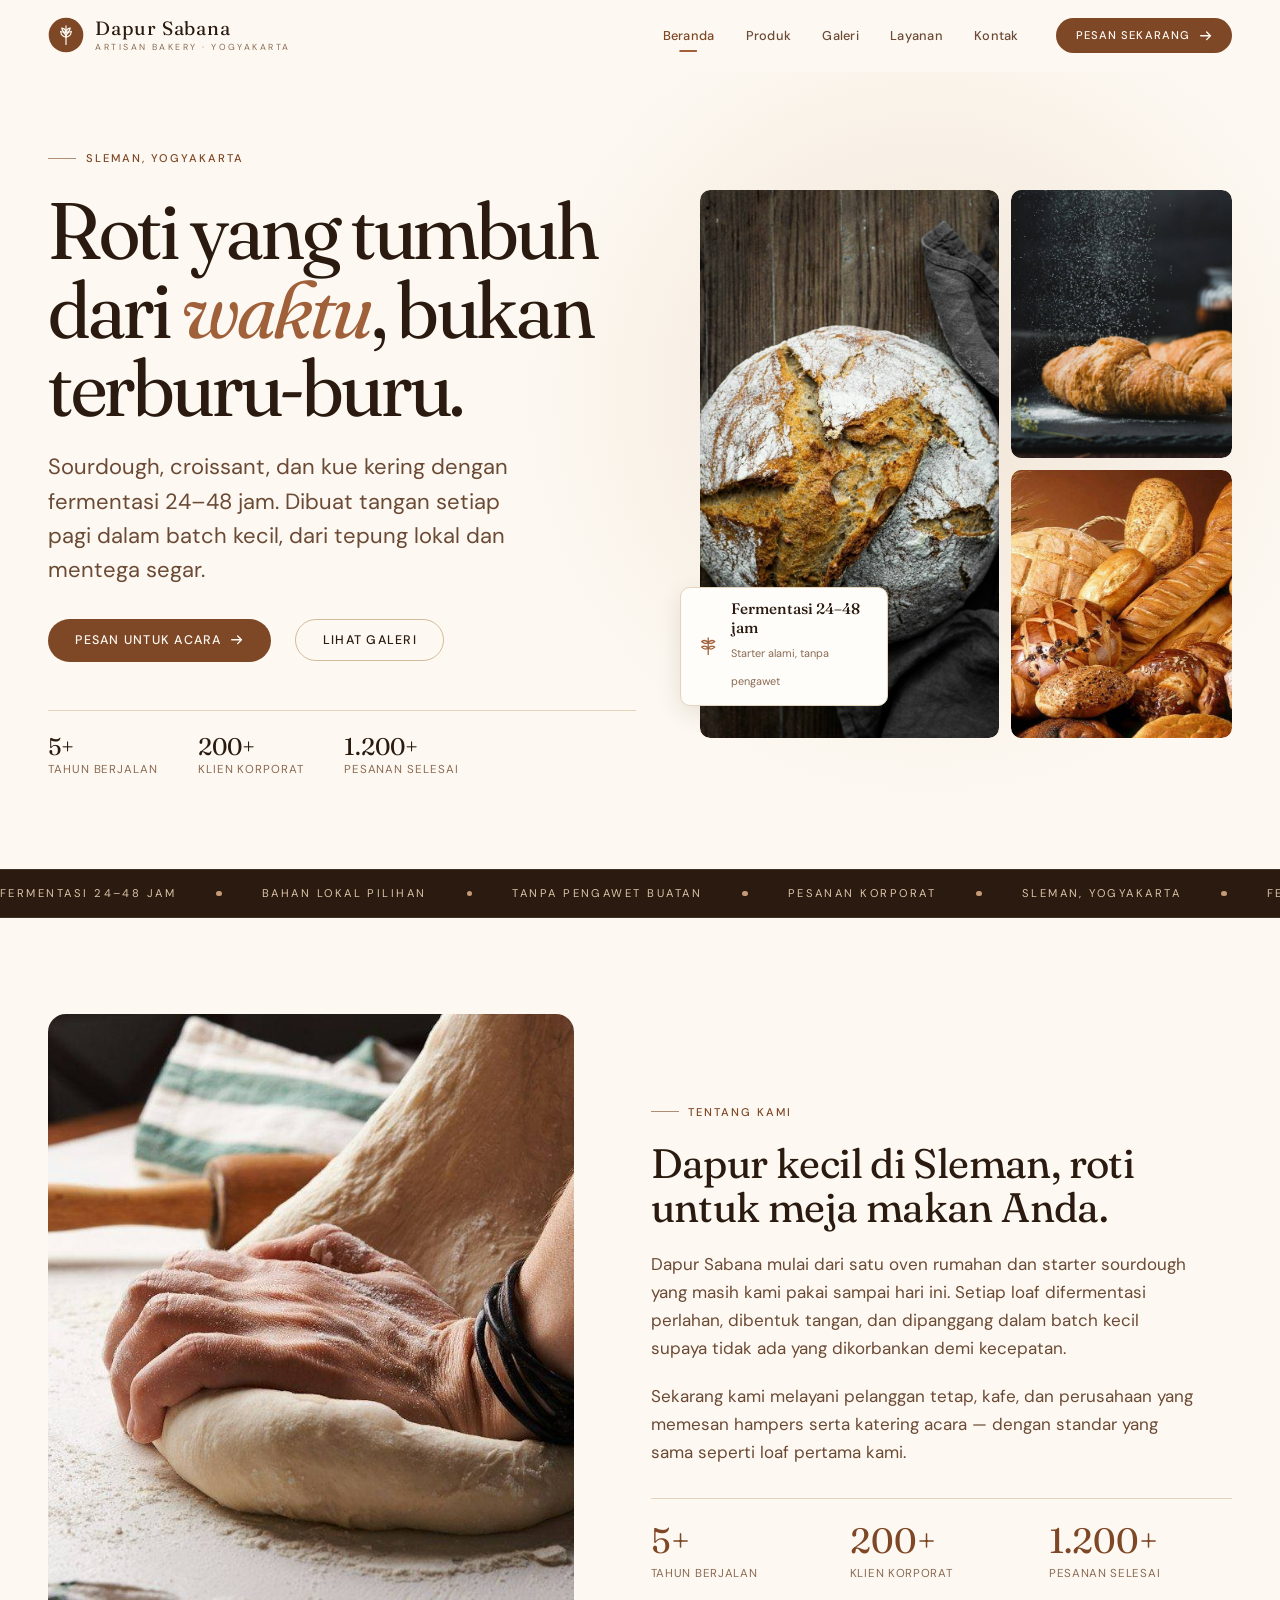
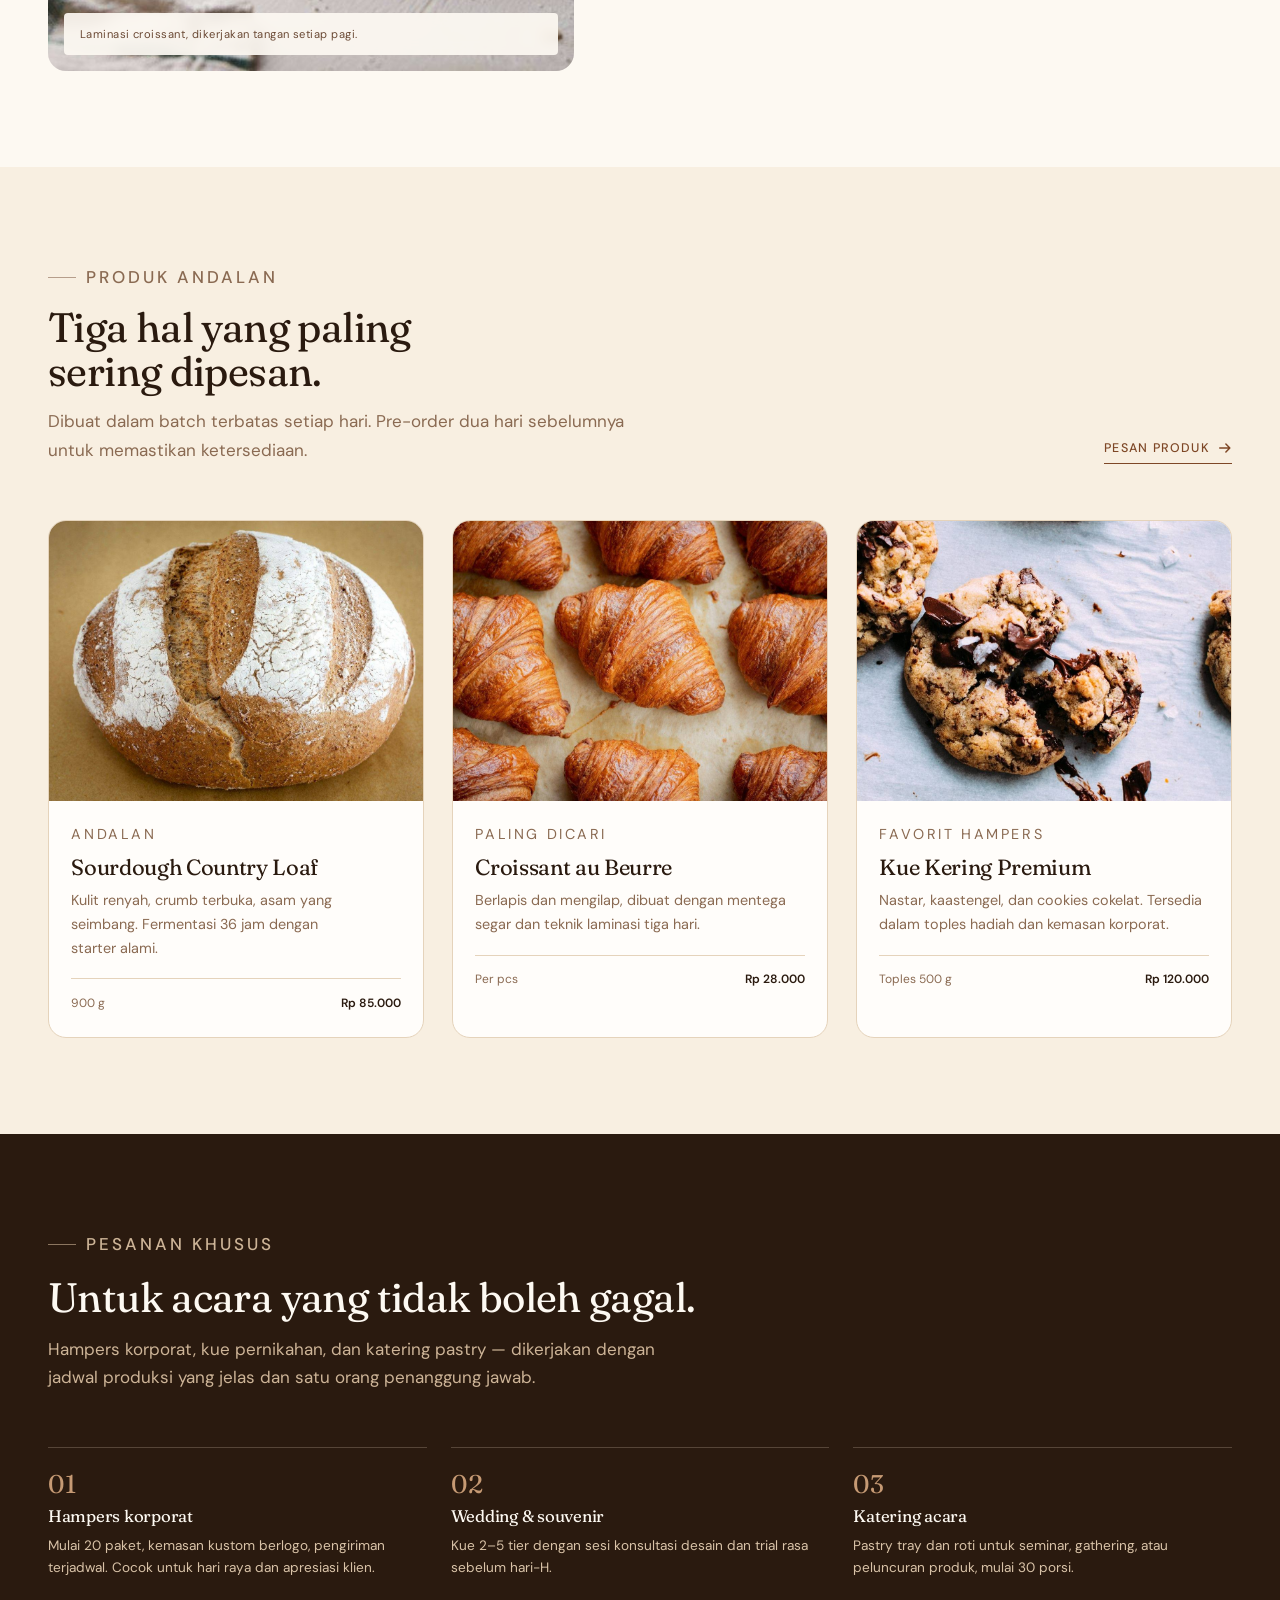
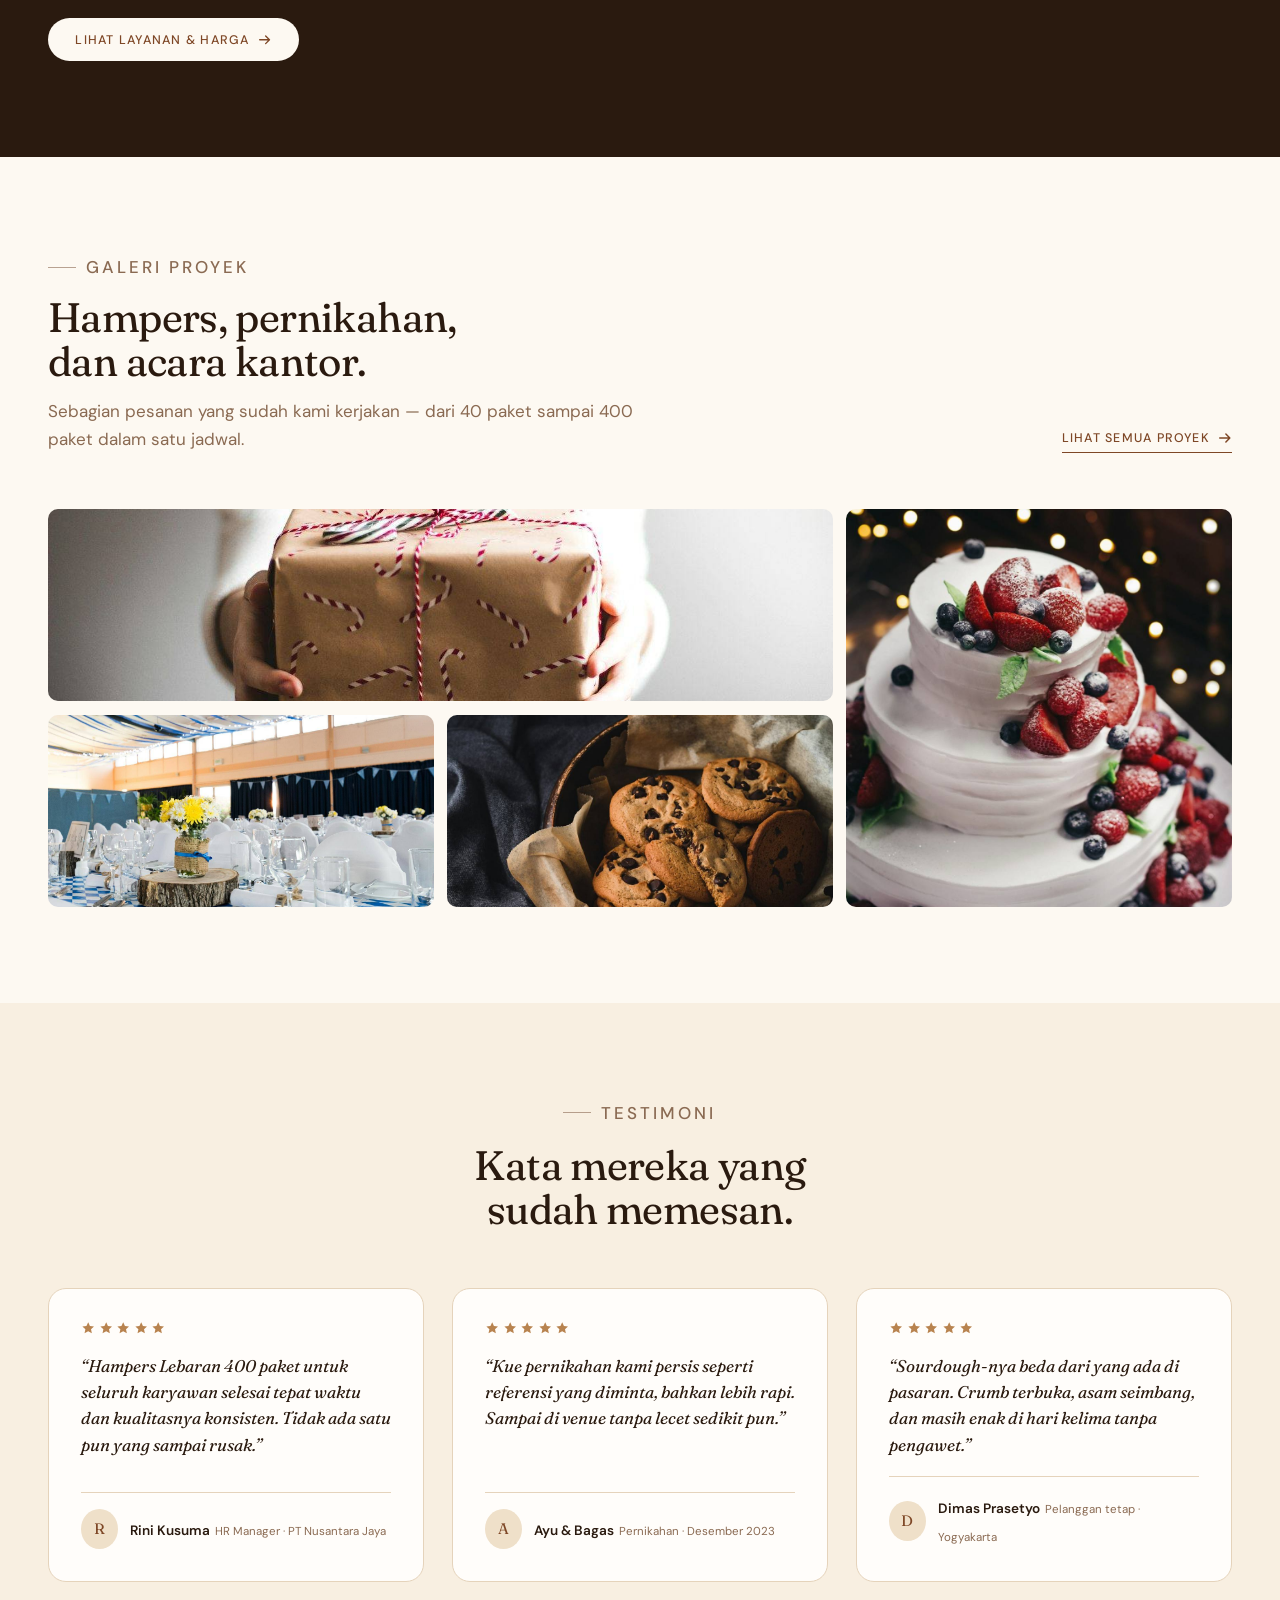
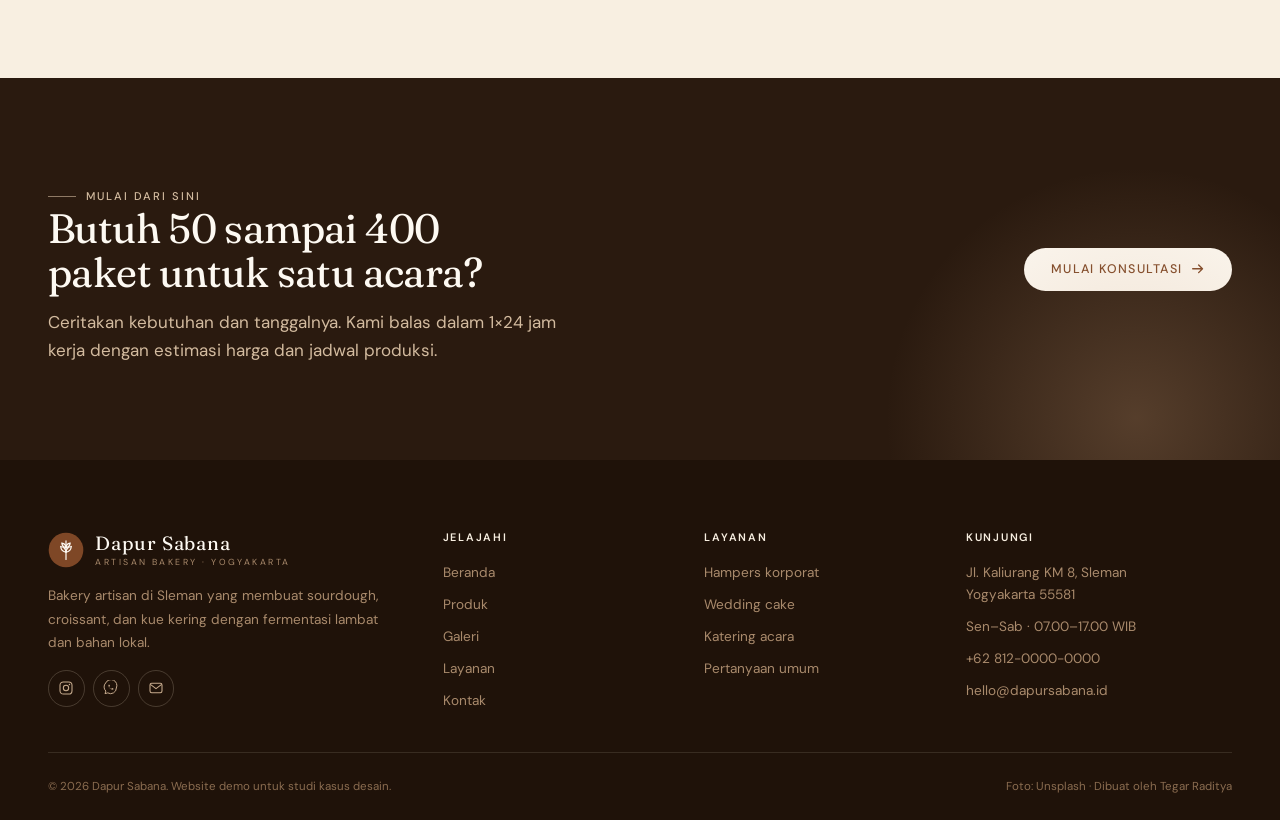
==== index.html @ ef135302 "feat: add Dapur Sabana four-page bakery website" ====
<!DOCTYPE html>
<html lang="id">
<head>
<meta charset="utf-8">
<meta name="viewport" content="width=device-width, initial-scale=1">
<title>Dapur Sabana — Sourdough &amp; Croissant Artisan, Yogyakarta</title>
<meta name="description" content="Bakery artisan di Sleman, Yogyakarta. Sourdough, croissant, dan kue kering dengan fermentasi 24–48 jam. Melayani pesanan hampers korporat, wedding cake, dan katering acara.">
<meta name="theme-color" content="#2a1a0f">
<meta property="og:type" content="website">
<meta property="og:title" content="Dapur Sabana — Roti artisan dari Yogyakarta">
<meta property="og:description" content="Fermentasi lambat, bahan lokal, dibuat tangan dalam batch kecil. Pesanan korporat dan acara tersedia.">
<meta property="og:image" content="assets/img/hero-main.jpg">
<link rel="icon" href="assets/img/favicon.svg" type="image/svg+xml">
<link rel="preconnect" href="https://fonts.googleapis.com">
<link rel="preconnect" href="https://fonts.gstatic.com" crossorigin>
<link rel="stylesheet" href="https://fonts.googleapis.com/css2?family=DM+Sans:wght@400;500;600&family=Fraunces:ital,opsz,wght@0,9..144,300..600;1,9..144,300..500&display=swap">
<link rel="stylesheet" href="assets/css/style.css">
<script>document.documentElement.classList.add('js')</script>
</head>
<body>

<a class="skip-link" href="#main">Langsung ke konten</a>

<header class="site-header">
  <div class="container">
    <a class="brand" href="index.html" aria-label="Dapur Sabana — beranda">
      <svg class="brand__mark" viewBox="0 0 40 40" aria-hidden="true" focusable="false">
        <circle cx="20" cy="20" r="19.25" fill="#7e4726"/>
        <g fill="none" stroke="#fdf9f2" stroke-width="1.35" stroke-linecap="round">
          <path d="M20 30.5V15.5"/>
          <path d="M20 22.5c-3.4-.6-5.6-3-5.9-6.4 3.3.5 5.6 3 5.9 6.4Z"/>
          <path d="M20 22.5c3.4-.6 5.6-3 5.9-6.4-3.3.5-5.6 3-5.9 6.4Z"/>
          <path d="M20 17.4c-2.7-.5-4.4-2.4-4.6-5 2.6.4 4.4 2.3 4.6 5Z"/>
          <path d="M20 17.4c2.7-.5 4.4-2.4 4.6-5-2.6.4-4.4 2.3-4.6 5Z"/>
          <path d="M20 15.4V9.9"/>
        </g>
      </svg>
      <span class="brand__text">
        <span class="brand__name">Dapur Sabana</span>
        <span class="brand__tag">Artisan bakery · Yogyakarta</span>
      </span>
    </a>

    <nav class="nav" id="nav" aria-label="Navigasi utama">
      <a href="index.html" aria-current="page">Beranda</a>
      <a href="#produk">Produk</a>
      <a href="galeri.html">Galeri</a>
      <a href="layanan.html">Layanan</a>
      <a href="kontak.html">Kontak</a>
    </nav>

    <a class="btn btn--sm header-cta" href="kontak.html">
      Pesan sekarang
      <svg viewBox="0 0 16 16" aria-hidden="true"><path d="M2 8h11M9 3.5 13.5 8 9 12.5" fill="none" stroke="currentColor" stroke-width="1.6" stroke-linecap="round" stroke-linejoin="round"/></svg>
    </a>

    <button class="nav-toggle" type="button" aria-expanded="false" aria-controls="nav" aria-label="Buka menu">
      <span></span>
    </button>
  </div>
</header>

<main id="main">

  <!-- ══════════ HERO ══════════ -->
  <section class="hero">
    <div class="container hero__grid">
      <div class="hero__content">
        <p class="eyebrow">Sleman, Yogyakarta</p>
        <h1>Roti yang tumbuh dari <em>waktu</em>, bukan terburu-buru.</h1>
        <p class="hero__lede">
          Sourdough, croissant, dan kue kering dengan fermentasi 24–48 jam.
          Dibuat tangan setiap pagi dalam batch kecil, dari tepung lokal dan mentega segar.
        </p>

        <div class="hero__actions">
          <a class="btn" href="layanan.html">
            Pesan untuk acara
            <svg viewBox="0 0 16 16" aria-hidden="true"><path d="M2 8h11M9 3.5 13.5 8 9 12.5" fill="none" stroke="currentColor" stroke-width="1.6" stroke-linecap="round" stroke-linejoin="round"/></svg>
          </a>
          <a class="btn btn--ghost" href="galeri.html">Lihat galeri</a>
        </div>

        <div class="hero__proof">
          <div class="hero__proof-item">
            <strong>5+</strong>
            <span>Tahun berjalan</span>
          </div>
          <div class="hero__proof-item">
            <strong>200+</strong>
            <span>Klien korporat</span>
          </div>
          <div class="hero__proof-item">
            <strong>1.200+</strong>
            <span>Pesanan selesai</span>
          </div>
        </div>
      </div>

      <div class="hero__media">
        <figure>
          <img src="assets/img/hero-main.jpg" width="933" height="1400"
               alt="Sourdough bundar dengan kulit bertepung, dipotong memperlihatkan crumb terbuka"
               fetchpriority="high" decoding="async">
        </figure>
        <figure>
          <img src="assets/img/hero-croissant.jpg" width="1400" height="1120"
               alt="Croissant keemasan bertabur tepung di atas meja gelap"
               fetchpriority="high" decoding="async">
        </figure>
        <figure>
          <img src="assets/img/hero-bread-platter.jpg" width="1200" height="675"
               alt="Aneka roti artisan tersusun di atas meja kayu"
               loading="lazy" decoding="async">
        </figure>

        <div class="hero__badge">
          <svg viewBox="0 0 24 24" aria-hidden="true"><path d="M12 3v18M12 8c-2-2-5-2.5-7-1 2 2 5 2.5 7 1Zm0 0c2-2 5-2.5 7-1-2 2-5 2.5-7 1Zm0 6c-2-2-5-2.5-7-1 2 2 5 2.5 7 1Zm0 0c2-2 5-2.5 7-1-2 2-5 2.5-7 1Z" fill="none" stroke="currentColor" stroke-width="1.4" stroke-linecap="round" stroke-linejoin="round"/></svg>
          <div>
            <strong>Fermentasi 24–48 jam</strong>
            <span>Starter alami, tanpa pengawet</span>
          </div>
        </div>
      </div>
    </div>
  </section>

  <!-- ══════════ MARQUEE ══════════ -->
  <div class="marquee" aria-hidden="true">
    <div class="marquee__track">
      <div class="marquee__group">
        <span>Fermentasi 24–48 jam</span><i></i>
        <span>Bahan lokal pilihan</span><i></i>
        <span>Tanpa pengawet buatan</span><i></i>
        <span>Pesanan korporat</span><i></i>
        <span>Sleman, Yogyakarta</span><i></i>
      </div>
      <div class="marquee__group">
        <span>Fermentasi 24–48 jam</span><i></i>
        <span>Bahan lokal pilihan</span><i></i>
        <span>Tanpa pengawet buatan</span><i></i>
        <span>Pesanan korporat</span><i></i>
        <span>Sleman, Yogyakarta</span><i></i>
      </div>
    </div>
  </div>

  <!-- ══════════ ABOUT ══════════ -->
  <section class="section" id="tentang">
    <div class="container about__grid">
      <div class="about__media reveal">
        <img src="assets/img/about-process.jpg" width="1200" height="800"
             alt="Tangan seorang baker menggilas adonan di atas meja bertepung"
             loading="lazy" decoding="async">
        <p class="about__caption">Laminasi croissant, dikerjakan tangan setiap pagi.</p>
      </div>

      <div class="about__body reveal">
        <p class="eyebrow">Tentang kami</p>
        <h2>Dapur kecil di Sleman, roti untuk meja makan Anda.</h2>
        <p>
          Dapur Sabana mulai dari satu oven rumahan dan starter sourdough yang masih kami
          pakai sampai hari ini. Setiap loaf difermentasi perlahan, dibentuk tangan, dan
          dipanggang dalam batch kecil supaya tidak ada yang dikorbankan demi kecepatan.
        </p>
        <p>
          Sekarang kami melayani pelanggan tetap, kafe, dan perusahaan yang memesan hampers
          serta katering acara — dengan standar yang sama seperti loaf pertama kami.
        </p>

        <div class="about__stats">
          <div class="about__stat">
            <strong>5+</strong>
            <span>Tahun berjalan</span>
          </div>
          <div class="about__stat">
            <strong>200+</strong>
            <span>Klien korporat</span>
          </div>
          <div class="about__stat">
            <strong>1.200+</strong>
            <span>Pesanan selesai</span>
          </div>
        </div>
      </div>
    </div>
  </section>

  <!-- ══════════ PRODUCTS ══════════ -->
  <section class="section section--cream" id="produk">
    <div class="container">
      <div class="section-head section-head--row reveal">
        <div>
          <p class="eyebrow">Produk andalan</p>
          <h2>Tiga hal yang paling sering dipesan.</h2>
          <p>Dibuat dalam batch terbatas setiap hari. Pre-order dua hari sebelumnya untuk memastikan ketersediaan.</p>
        </div>
        <a class="link-arrow" href="kontak.html">
          Pesan produk
          <svg width="14" height="14" viewBox="0 0 16 16" aria-hidden="true"><path d="M2 8h11M9 3.5 13.5 8 9 12.5" fill="none" stroke="currentColor" stroke-width="1.7" stroke-linecap="round" stroke-linejoin="round"/></svg>
        </a>
      </div>

      <div class="card-grid">
        <article class="product reveal" style="--delay:0ms">
          <div class="product__media">
            <img src="assets/img/product-sourdough.jpg" width="1200" height="800"
                 alt="Sourdough bundar bertepung dengan belahan di tengahnya"
                 loading="lazy" decoding="async">
          </div>
          <div class="product__body">
            <p class="product__tag">Andalan</p>
            <h3>Sourdough Country Loaf</h3>
            <p>Kulit renyah, crumb terbuka, asam yang seimbang. Fermentasi 36 jam dengan starter alami.</p>
            <div class="product__meta">
              <span>900 g</span>
              <b>Rp 85.000</b>
            </div>
          </div>
        </article>

        <article class="product reveal" style="--delay:90ms">
          <div class="product__media">
            <img src="assets/img/product-croissant.jpg" width="1200" height="800"
                 alt="Croissant keemasan berjajar di atas loyang"
                 loading="lazy" decoding="async">
          </div>
          <div class="product__body">
            <p class="product__tag">Paling dicari</p>
            <h3>Croissant au Beurre</h3>
            <p>Berlapis dan mengilap, dibuat dengan mentega segar dan teknik laminasi tiga hari.</p>
            <div class="product__meta">
              <span>Per pcs</span>
              <b>Rp 28.000</b>
            </div>
          </div>
        </article>

        <article class="product reveal" style="--delay:180ms">
          <div class="product__media">
            <img src="assets/img/product-cookies.jpg" width="1119" height="1400"
                 alt="Kue kering cokelat yang dipotong memperlihatkan tekstur dalamnya"
                 loading="lazy" decoding="async">
          </div>
          <div class="product__body">
            <p class="product__tag">Favorit hampers</p>
            <h3>Kue Kering Premium</h3>
            <p>Nastar, kaastengel, dan cookies cokelat. Tersedia dalam toples hadiah dan kemasan korporat.</p>
            <div class="product__meta">
              <span>Toples 500 g</span>
              <b>Rp 120.000</b>
            </div>
          </div>
        </article>
      </div>
    </div>
  </section>

  <!-- ══════════ SERVICES TEASER ══════════ -->
  <section class="section section--dark">
    <div class="container">
      <div class="section-head reveal">
        <p class="eyebrow">Pesanan khusus</p>
        <h2>Untuk acara yang tidak boleh gagal.</h2>
        <p>
          Hampers korporat, kue pernikahan, dan katering pastry — dikerjakan dengan
          jadwal produksi yang jelas dan satu orang penanggung jawab.
        </p>
      </div>

      <div class="process process--three">
        <div class="process__step reveal" style="--delay:0ms">
          <h3>Hampers korporat</h3>
          <p>Mulai 20 paket, kemasan kustom berlogo, pengiriman terjadwal. Cocok untuk hari raya dan apresiasi klien.</p>
        </div>
        <div class="process__step reveal" style="--delay:90ms">
          <h3>Wedding &amp; souvenir</h3>
          <p>Kue 2–5 tier dengan sesi konsultasi desain dan trial rasa sebelum hari-H.</p>
        </div>
        <div class="process__step reveal" style="--delay:180ms">
          <h3>Katering acara</h3>
          <p>Pastry tray dan roti untuk seminar, gathering, atau peluncuran produk, mulai 30 porsi.</p>
        </div>
      </div>

      <div style="margin-top:2.5rem">
        <a class="btn btn--light" href="layanan.html">
          Lihat layanan &amp; harga
          <svg viewBox="0 0 16 16" aria-hidden="true"><path d="M2 8h11M9 3.5 13.5 8 9 12.5" fill="none" stroke="currentColor" stroke-width="1.6" stroke-linecap="round" stroke-linejoin="round"/></svg>
        </a>
      </div>
    </div>
  </section>

  <!-- ══════════ GALLERY PREVIEW ══════════ -->
  <section class="section">
    <div class="container">
      <div class="section-head section-head--row reveal">
        <div>
          <p class="eyebrow">Galeri proyek</p>
          <h2>Hampers, pernikahan, dan acara kantor.</h2>
          <p>Sebagian pesanan yang sudah kami kerjakan — dari 40 paket sampai 400 paket dalam satu jadwal.</p>
        </div>
        <a class="link-arrow" href="galeri.html">
          Lihat semua proyek
          <svg width="14" height="14" viewBox="0 0 16 16" aria-hidden="true"><path d="M2 8h11M9 3.5 13.5 8 9 12.5" fill="none" stroke="currentColor" stroke-width="1.7" stroke-linecap="round" stroke-linejoin="round"/></svg>
        </a>
      </div>

      <div class="gallery-grid gallery-grid--three">
        <a class="gallery-item gallery-item--wide reveal" href="galeri.html">
          <img src="assets/img/gallery-hampers.jpg" width="1200" height="800"
               alt="Tangan memegang kotak hadiah kraft berhias pita merah"
               loading="lazy" decoding="async">
          <div class="gallery-item__overlay">
            <h3>Hampers korporat</h3>
            <p>Kemasan kraft · 2024</p>
          </div>
        </a>

        <a class="gallery-item gallery-item--tall reveal" href="galeri.html" style="--delay:80ms">
          <img src="assets/img/gallery-wedding.jpg" width="936" height="1400"
               alt="Kue pernikahan berlapis dengan hiasan stroberi segar"
               loading="lazy" decoding="async">
          <div class="gallery-item__overlay">
            <h3>Wedding cake</h3>
            <p>3 tier · Sleman</p>
          </div>
        </a>

        <a class="gallery-item reveal" href="galeri.html" style="--delay:160ms">
          <img src="assets/img/gallery-catering.jpg" width="1400" height="934"
               alt="Meja panjang tertata untuk acara dengan dekorasi putih dan biru"
               loading="lazy" decoding="async">
          <div class="gallery-item__overlay">
            <h3>Katering acara</h3>
            <p>100 tamu</p>
          </div>
        </a>

        <a class="gallery-item reveal" href="galeri.html" style="--delay:240ms">
          <img src="assets/img/gallery-cookies.jpg" width="1120" height="1400"
               alt="Kue kering cokelat tersusun dalam keranjang rotan"
               loading="lazy" decoding="async">
          <div class="gallery-item__overlay">
            <h3>Kue kering branded</h3>
            <p>200 toples</p>
          </div>
        </a>
      </div>
    </div>
  </section>

  <!-- ══════════ TESTIMONIALS ══════════ -->
  <section class="section section--cream">
    <div class="container">
      <div class="section-head section-head--center reveal">
        <p class="eyebrow">Testimoni</p>
        <h2>Kata mereka yang sudah memesan.</h2>
      </div>

      <div class="quote-grid">
        <figure class="quote reveal" style="--delay:0ms">
          <div class="quote__stars" aria-label="5 dari 5 bintang">
            <svg viewBox="0 0 24 24" aria-hidden="true"><path fill="currentColor" d="m12 2 2.9 6.3 6.8.8-5 4.6 1.4 6.8L12 17.2 5.9 20.5l1.4-6.8-5-4.6 6.8-.8Z"/></svg>
            <svg viewBox="0 0 24 24" aria-hidden="true"><path fill="currentColor" d="m12 2 2.9 6.3 6.8.8-5 4.6 1.4 6.8L12 17.2 5.9 20.5l1.4-6.8-5-4.6 6.8-.8Z"/></svg>
            <svg viewBox="0 0 24 24" aria-hidden="true"><path fill="currentColor" d="m12 2 2.9 6.3 6.8.8-5 4.6 1.4 6.8L12 17.2 5.9 20.5l1.4-6.8-5-4.6 6.8-.8Z"/></svg>
            <svg viewBox="0 0 24 24" aria-hidden="true"><path fill="currentColor" d="m12 2 2.9 6.3 6.8.8-5 4.6 1.4 6.8L12 17.2 5.9 20.5l1.4-6.8-5-4.6 6.8-.8Z"/></svg>
            <svg viewBox="0 0 24 24" aria-hidden="true"><path fill="currentColor" d="m12 2 2.9 6.3 6.8.8-5 4.6 1.4 6.8L12 17.2 5.9 20.5l1.4-6.8-5-4.6 6.8-.8Z"/></svg>
          </div>
          <blockquote>“Hampers Lebaran 400 paket untuk seluruh karyawan selesai tepat waktu dan kualitasnya konsisten. Tidak ada satu pun yang sampai rusak.”</blockquote>
          <figcaption class="quote__author">
            <span class="quote__avatar" aria-hidden="true">R</span>
            <span>
              <span class="quote__name">Rini Kusuma</span>
              <span class="quote__role">HR Manager · PT Nusantara Jaya</span>
            </span>
          </figcaption>
        </figure>

        <figure class="quote reveal" style="--delay:90ms">
          <div class="quote__stars" aria-label="5 dari 5 bintang">
            <svg viewBox="0 0 24 24" aria-hidden="true"><path fill="currentColor" d="m12 2 2.9 6.3 6.8.8-5 4.6 1.4 6.8L12 17.2 5.9 20.5l1.4-6.8-5-4.6 6.8-.8Z"/></svg>
            <svg viewBox="0 0 24 24" aria-hidden="true"><path fill="currentColor" d="m12 2 2.9 6.3 6.8.8-5 4.6 1.4 6.8L12 17.2 5.9 20.5l1.4-6.8-5-4.6 6.8-.8Z"/></svg>
            <svg viewBox="0 0 24 24" aria-hidden="true"><path fill="currentColor" d="m12 2 2.9 6.3 6.8.8-5 4.6 1.4 6.8L12 17.2 5.9 20.5l1.4-6.8-5-4.6 6.8-.8Z"/></svg>
            <svg viewBox="0 0 24 24" aria-hidden="true"><path fill="currentColor" d="m12 2 2.9 6.3 6.8.8-5 4.6 1.4 6.8L12 17.2 5.9 20.5l1.4-6.8-5-4.6 6.8-.8Z"/></svg>
            <svg viewBox="0 0 24 24" aria-hidden="true"><path fill="currentColor" d="m12 2 2.9 6.3 6.8.8-5 4.6 1.4 6.8L12 17.2 5.9 20.5l1.4-6.8-5-4.6 6.8-.8Z"/></svg>
          </div>
          <blockquote>“Kue pernikahan kami persis seperti referensi yang diminta, bahkan lebih rapi. Sampai di venue tanpa lecet sedikit pun.”</blockquote>
          <figcaption class="quote__author">
            <span class="quote__avatar" aria-hidden="true">A</span>
            <span>
              <span class="quote__name">Ayu &amp; Bagas</span>
              <span class="quote__role">Pernikahan · Desember 2023</span>
            </span>
          </figcaption>
        </figure>

        <figure class="quote reveal" style="--delay:180ms">
          <div class="quote__stars" aria-label="5 dari 5 bintang">
            <svg viewBox="0 0 24 24" aria-hidden="true"><path fill="currentColor" d="m12 2 2.9 6.3 6.8.8-5 4.6 1.4 6.8L12 17.2 5.9 20.5l1.4-6.8-5-4.6 6.8-.8Z"/></svg>
            <svg viewBox="0 0 24 24" aria-hidden="true"><path fill="currentColor" d="m12 2 2.9 6.3 6.8.8-5 4.6 1.4 6.8L12 17.2 5.9 20.5l1.4-6.8-5-4.6 6.8-.8Z"/></svg>
            <svg viewBox="0 0 24 24" aria-hidden="true"><path fill="currentColor" d="m12 2 2.9 6.3 6.8.8-5 4.6 1.4 6.8L12 17.2 5.9 20.5l1.4-6.8-5-4.6 6.8-.8Z"/></svg>
            <svg viewBox="0 0 24 24" aria-hidden="true"><path fill="currentColor" d="m12 2 2.9 6.3 6.8.8-5 4.6 1.4 6.8L12 17.2 5.9 20.5l1.4-6.8-5-4.6 6.8-.8Z"/></svg>
            <svg viewBox="0 0 24 24" aria-hidden="true"><path fill="currentColor" d="m12 2 2.9 6.3 6.8.8-5 4.6 1.4 6.8L12 17.2 5.9 20.5l1.4-6.8-5-4.6 6.8-.8Z"/></svg>
          </div>
          <blockquote>“Sourdough-nya beda dari yang ada di pasaran. Crumb terbuka, asam seimbang, dan masih enak di hari kelima tanpa pengawet.”</blockquote>
          <figcaption class="quote__author">
            <span class="quote__avatar" aria-hidden="true">D</span>
            <span>
              <span class="quote__name">Dimas Prasetyo</span>
              <span class="quote__role">Pelanggan tetap · Yogyakarta</span>
            </span>
          </figcaption>
        </figure>
      </div>
    </div>
  </section>

  <!-- ══════════ CTA BAND ══════════ -->
  <section class="section cta-band">
    <div class="container cta-band__inner">
      <div class="reveal">
        <p class="eyebrow">Mulai dari sini</p>
        <h2>Butuh 50 sampai 400 paket untuk satu acara?</h2>
        <p>Ceritakan kebutuhan dan tanggalnya. Kami balas dalam 1×24 jam kerja dengan estimasi harga dan jadwal produksi.</p>
      </div>
      <a class="btn btn--light reveal" href="kontak.html">
        Mulai konsultasi
        <svg viewBox="0 0 16 16" aria-hidden="true"><path d="M2 8h11M9 3.5 13.5 8 9 12.5" fill="none" stroke="currentColor" stroke-width="1.6" stroke-linecap="round" stroke-linejoin="round"/></svg>
      </a>
    </div>
  </section>

</main>

<footer class="site-footer">
  <div class="container">
    <div class="footer__grid">
      <div class="footer__brand">
        <a class="brand" href="index.html" aria-label="Dapur Sabana — beranda">
          <svg class="brand__mark" viewBox="0 0 40 40" aria-hidden="true" focusable="false">
            <circle cx="20" cy="20" r="19.25" fill="#7e4726"/>
            <g fill="none" stroke="#fdf9f2" stroke-width="1.35" stroke-linecap="round">
              <path d="M20 30.5V15.5"/>
              <path d="M20 22.5c-3.4-.6-5.6-3-5.9-6.4 3.3.5 5.6 3 5.9 6.4Z"/>
              <path d="M20 22.5c3.4-.6 5.6-3 5.9-6.4-3.3.5-5.6 3-5.9 6.4Z"/>
              <path d="M20 17.4c-2.7-.5-4.4-2.4-4.6-5 2.6.4 4.4 2.3 4.6 5Z"/>
              <path d="M20 17.4c2.7-.5 4.4-2.4 4.6-5-2.6.4-4.4 2.3-4.6 5Z"/>
              <path d="M20 15.4V9.9"/>
            </g>
          </svg>
          <span class="brand__text">
            <span class="brand__name">Dapur Sabana</span>
            <span class="brand__tag">Artisan bakery · Yogyakarta</span>
          </span>
        </a>
        <p class="footer__about">
          Bakery artisan di Sleman yang membuat sourdough, croissant, dan kue kering
          dengan fermentasi lambat dan bahan lokal.
        </p>
        <div class="footer__social">
          <a href="https://instagram.com/" aria-label="Instagram Dapur Sabana" target="_blank" rel="noopener">
            <svg viewBox="0 0 24 24" aria-hidden="true"><rect x="3" y="3" width="18" height="18" rx="5" fill="none" stroke="currentColor" stroke-width="1.6"/><circle cx="12" cy="12" r="4" fill="none" stroke="currentColor" stroke-width="1.6"/><circle cx="17.2" cy="6.8" r="1.1" fill="currentColor"/></svg>
          </a>
          <a href="https://wa.me/6281200000000" aria-label="WhatsApp Dapur Sabana" target="_blank" rel="noopener">
            <svg viewBox="0 0 24 24" aria-hidden="true"><path d="M4 4.5A8.5 8.5 0 0 1 20 12a8.5 8.5 0 0 1-12.8 7.3L3 20.5l1.3-3.9A8.5 8.5 0 0 1 4 4.5Z" fill="none" stroke="currentColor" stroke-width="1.5" stroke-linejoin="round"/><path d="M8.6 9.2c.3 2 2 3.7 4 4l1.1-1.2 1.9.8v1.6c-1.9.5-4-.4-5.6-2-1.5-1.6-2.3-3.6-1.7-5.4h1.5l.8 1.9-1.1 1.2" fill="currentColor"/></svg>
          </a>
          <a href="mailto:hello@dapursabana.id" aria-label="Email Dapur Sabana">
            <svg viewBox="0 0 24 24" aria-hidden="true"><rect x="3" y="5" width="18" height="14" rx="2.5" fill="none" stroke="currentColor" stroke-width="1.6"/><path d="m4 7 8 6 8-6" fill="none" stroke="currentColor" stroke-width="1.6" stroke-linecap="round" stroke-linejoin="round"/></svg>
          </a>
        </div>
      </div>

      <div class="footer__col">
        <h3>Jelajahi</h3>
        <ul>
          <li><a href="index.html">Beranda</a></li>
          <li><a href="index.html#produk">Produk</a></li>
          <li><a href="galeri.html">Galeri</a></li>
          <li><a href="layanan.html">Layanan</a></li>
          <li><a href="kontak.html">Kontak</a></li>
        </ul>
      </div>

      <div class="footer__col">
        <h3>Layanan</h3>
        <ul>
          <li><a href="layanan.html#hampers">Hampers korporat</a></li>
          <li><a href="layanan.html#wedding">Wedding cake</a></li>
          <li><a href="layanan.html#katering">Katering acara</a></li>
          <li><a href="layanan.html#faq">Pertanyaan umum</a></li>
        </ul>
      </div>

      <div class="footer__col">
        <h3>Kunjungi</h3>
        <ul>
          <li>Jl. Kaliurang KM 8, Sleman<br>Yogyakarta 55581</li>
          <li>Sen–Sab · 07.00–17.00 WIB</li>
          <li><a href="tel:+6281200000000">+62 812-0000-0000</a></li>
          <li><a href="mailto:hello@dapursabana.id">hello@dapursabana.id</a></li>
        </ul>
      </div>
    </div>

    <div class="footer__bottom">
      <p>© <span data-year>2026</span> Dapur Sabana. Website demo untuk studi kasus desain.</p>
      <p>Foto: Unsplash · Dibuat oleh Tegar Raditya</p>
    </div>
  </div>
</footer>

<script src="assets/js/main.js" defer></script>
</body>
</html>
---- assets/css/style.css ----
/* ============================================================
   Dapur Sabana — Design System
   Artisan bakery, Yogyakarta. Warm, crafted, calm.
   ============================================================ */

/* ---------- Tokens ---------- */
:root {
  /* Colour */
  --cream-50: #fdf9f2;
  --cream-100: #f8efe1;
  --cream-200: #efe0c9;
  --sand-300: #dcc7a9;
  --clay-400: #c69a74;
  --clay-500: #b8834f;
  --clay-600: #a0613a;
  --clay-700: #7e4726;
  --cocoa-800: #4a2c1a;
  --cocoa-900: #2a1a0f;
  --white: #fffdfa;

  --ink: var(--cocoa-900);
  --ink-soft: #6b4a35;
  --ink-muted: #8a6a52;
  --line: #e5d3bb;
  --line-strong: #d4bb9c;

  --bg: var(--cream-50);
  --surface: var(--white);
  --accent: var(--clay-700);
  --accent-soft: var(--clay-400);

  /* Type */
  --font-display: "Fraunces", Georgia, "Times New Roman", serif;
  --font-body: "DM Sans", -apple-system, "Segoe UI", Roboto, Arial, sans-serif;

  --step--1: clamp(0.8rem, 0.77rem + 0.15vw, 0.875rem);
  --step-0: clamp(0.95rem, 0.91rem + 0.2vw, 1.0625rem);
  --step-1: clamp(1.15rem, 1.06rem + 0.4vw, 1.375rem);
  --step-2: clamp(1.4rem, 1.24rem + 0.75vw, 1.875rem);
  --step-3: clamp(1.75rem, 1.45rem + 1.4vw, 2.6rem);
  --step-4: clamp(2.1rem, 1.6rem + 2.4vw, 3.6rem);
  --step-5: clamp(2.6rem, 1.7rem + 4.2vw, 5rem);

  /* Space */
  --s-1: 0.25rem;
  --s-2: 0.5rem;
  --s-3: 0.75rem;
  --s-4: 1rem;
  --s-5: 1.5rem;
  --s-6: 2rem;
  --s-7: 3rem;
  --s-8: 4rem;
  --s-9: 6rem;
  --s-10: 8rem;

  --container: 74rem;
  --radius-sm: 4px;
  --radius: 10px;
  --radius-lg: 18px;
  --radius-pill: 999px;

  --shadow-sm: 0 1px 2px rgba(42, 26, 15, 0.06), 0 2px 8px rgba(42, 26, 15, 0.04);
  --shadow-md: 0 8px 24px rgba(42, 26, 15, 0.1);
  --shadow-lg: 0 24px 60px rgba(42, 26, 15, 0.16);

  --ease: cubic-bezier(0.22, 0.61, 0.36, 1);
  --header-h: 4.5rem;
}

/* ---------- Reset ---------- */
*,
*::before,
*::after {
  box-sizing: border-box;
}

* {
  margin: 0;
}

html {
  scroll-behavior: smooth;
  scroll-padding-top: calc(var(--header-h) + 1rem);
  -webkit-text-size-adjust: 100%;
}

body {
  font-family: var(--font-body);
  font-size: var(--step-0);
  line-height: 1.65;
  color: var(--ink-soft);
  background: var(--bg);
  -webkit-font-smoothing: antialiased;
  text-rendering: optimizeLegibility;
  overflow-x: hidden;
}

img,
picture,
svg {
  display: block;
  max-width: 100%;
}

img {
  height: auto;
}

input,
button,
textarea,
select {
  font: inherit;
  color: inherit;
}

button {
  cursor: pointer;
  background: none;
  border: 0;
}

a {
  color: inherit;
  text-decoration: none;
}

ul,
ol {
  list-style: none;
  padding: 0;
}

h1,
h2,
h3,
h4 {
  font-family: var(--font-display);
  font-weight: 400;
  line-height: 1.08;
  letter-spacing: -0.015em;
  color: var(--ink);
  font-variation-settings: "SOFT" 40, "WONK" 1;
  text-wrap: balance;
}

p {
  text-wrap: pretty;
}

:focus-visible {
  outline: 2px solid var(--clay-700);
  outline-offset: 3px;
  border-radius: 2px;
}

::selection {
  background: var(--clay-400);
  color: var(--cocoa-900);
}

/* ---------- Layout ---------- */
.container {
  width: min(100% - 2.5rem, var(--container));
  margin-inline: auto;
}

.section {
  padding-block: clamp(3.5rem, 8vw, var(--s-9));
}

.section--tight {
  padding-block: clamp(2.5rem, 6vw, var(--s-8));
}

.section--cream {
  background: var(--cream-100);
}

.section--dark {
  background: var(--cocoa-900);
  color: var(--cream-200);
}

.section--dark h2,
.section--dark h3,
.section--dark h4 {
  color: var(--cream-50);
}

.section--dark p {
  color: #d9c3a8;
}

/* Eyebrow */
.eyebrow {
  display: inline-flex;
  align-items: center;
  gap: 0.6rem;
  font-family: var(--font-body);
  font-size: 0.7rem;
  font-weight: 500;
  letter-spacing: 0.18em;
  text-transform: uppercase;
  color: var(--clay-700);
}

.eyebrow::before {
  content: "";
  width: 1.75rem;
  height: 1px;
  background: currentColor;
  opacity: 0.6;
}

.section--dark .eyebrow {
  color: var(--clay-400);
}

/* Section head */
.section-head {
  display: grid;
  gap: 1rem;
  max-width: 46rem;
  margin-bottom: clamp(2rem, 5vw, 3.5rem);
}

.section-head--center {
  max-width: 40rem;
  margin-inline: auto;
  text-align: center;
  justify-items: center;
}

.section-head h2 {
  font-size: var(--step-3);
}

.section-head p {
  font-size: var(--step-0);
  color: var(--ink-muted);
  max-width: 38rem;
}

.section--dark .section-head p {
  color: #cdb497;
}

.section-head--row {
  display: flex;
  align-items: flex-end;
  justify-content: space-between;
  gap: 2rem;
  max-width: none;
  flex-wrap: wrap;
}

.section-head--row > div {
  display: grid;
  gap: 0.85rem;
  max-width: 40rem;
}

/* Screen reader only */
.sr-only {
  position: absolute;
  width: 1px;
  height: 1px;
  padding: 0;
  margin: -1px;
  overflow: hidden;
  clip: rect(0 0 0 0);
  white-space: nowrap;
  border: 0;
}

.skip-link {
  position: absolute;
  top: -100%;
  left: 1rem;
  z-index: 200;
  background: var(--cocoa-900);
  color: var(--cream-50);
  padding: 0.75rem 1.25rem;
  border-radius: var(--radius-sm);
  font-size: var(--step--1);
}

.skip-link:focus {
  top: 1rem;
}

/* ---------- Buttons ---------- */
.btn {
  --btn-bg: var(--accent);
  --btn-fg: var(--cream-50);
  --btn-border: transparent;

  display: inline-flex;
  align-items: center;
  justify-content: center;
  gap: 0.55rem;
  padding: 0.85rem 1.65rem;
  border: 1px solid var(--btn-border);
  border-radius: var(--radius-pill);
  background: var(--btn-bg);
  color: var(--btn-fg);
  font-family: var(--font-body);
  font-size: 0.78rem;
  font-weight: 500;
  letter-spacing: 0.1em;
  text-transform: uppercase;
  line-height: 1;
  transition: background 0.25s var(--ease), color 0.25s var(--ease),
    border-color 0.25s var(--ease), transform 0.25s var(--ease);
}

.btn:hover {
  --btn-bg: var(--cocoa-900);
  transform: translateY(-1px);
}

.btn:active {
  transform: translateY(0);
}

.btn svg {
  width: 0.85rem;
  height: 0.85rem;
  flex: none;
  transition: transform 0.25s var(--ease);
}

.btn:hover svg {
  transform: translateX(3px);
}

.btn--ghost {
  --btn-bg: transparent;
  --btn-fg: var(--ink);
  --btn-border: var(--line-strong);
}

.btn--ghost:hover {
  --btn-bg: var(--ink);
  --btn-fg: var(--cream-50);
  --btn-border: var(--ink);
}

.btn--light {
  --btn-bg: var(--cream-50);
  --btn-fg: var(--clay-700);
}

.btn--light:hover {
  --btn-bg: var(--cocoa-900);
  --btn-fg: var(--cream-50);
}

.btn--sm {
  padding: 0.6rem 1.15rem;
  font-size: 0.7rem;
}

.link-arrow {
  display: inline-flex;
  align-items: center;
  gap: 0.5rem;
  font-size: 0.78rem;
  font-weight: 500;
  letter-spacing: 0.1em;
  text-transform: uppercase;
  color: var(--clay-700);
  border-bottom: 1px solid currentColor;
  padding-bottom: 0.25rem;
  transition: gap 0.25s var(--ease), color 0.25s var(--ease);
}

.link-arrow:hover {
  gap: 0.85rem;
  color: var(--cocoa-900);
}

/* ---------- Header ---------- */
.site-header {
  position: sticky;
  top: 0;
  z-index: 100;
  height: var(--header-h);
  display: flex;
  align-items: center;
  background: rgba(253, 249, 242, 0.86);
  backdrop-filter: blur(14px);
  -webkit-backdrop-filter: blur(14px);
  border-bottom: 1px solid transparent;
  transition: border-color 0.3s var(--ease), background 0.3s var(--ease);
}

.site-header.is-scrolled {
  border-bottom-color: var(--line);
  background: rgba(253, 249, 242, 0.96);
}

.site-header .container {
  display: flex;
  align-items: center;
  justify-content: space-between;
  gap: 1.5rem;
}

.brand {
  display: inline-flex;
  align-items: center;
  gap: 0.7rem;
  flex: none;
}

.brand__mark {
  width: 2.25rem;
  height: 2.25rem;
  flex: none;
}

.brand__text {
  display: grid;
  line-height: 1;
}

.brand__name {
  font-family: var(--font-display);
  font-size: 1.2rem;
  letter-spacing: 0.04em;
  color: var(--ink);
}

.brand__tag {
  font-size: 0.55rem;
  letter-spacing: 0.28em;
  text-transform: uppercase;
  color: var(--ink-muted);
  margin-top: 0.3rem;
}

.nav {
  display: flex;
  align-items: center;
  gap: 0.25rem;
  margin-left: auto;
}

.nav a {
  position: relative;
  padding: 0.55rem 0.85rem;
  font-size: 0.8rem;
  font-weight: 500;
  letter-spacing: 0.02em;
  color: var(--ink-soft);
  border-radius: var(--radius-pill);
  transition: color 0.2s var(--ease), background 0.2s var(--ease);
}

.nav a:hover {
  color: var(--ink);
  background: rgba(198, 154, 116, 0.14);
}

.nav a[aria-current="page"] {
  color: var(--clay-700);
}

.nav a[aria-current="page"]::after {
  content: "";
  position: absolute;
  left: 50%;
  bottom: 0.15rem;
  width: 1.1rem;
  height: 2px;
  border-radius: 2px;
  background: var(--clay-600);
  transform: translateX(-50%);
}

.header-cta {
  flex: none;
}

.nav-toggle {
  display: none;
  width: 2.75rem;
  height: 2.75rem;
  align-items: center;
  justify-content: center;
  border: 1px solid var(--line-strong);
  border-radius: var(--radius-pill);
  color: var(--ink);
}

.nav-toggle span {
  display: block;
  width: 1.1rem;
  height: 1.5px;
  background: currentColor;
  position: relative;
  transition: background 0.2s;
}

.nav-toggle span::before,
.nav-toggle span::after {
  content: "";
  position: absolute;
  left: 0;
  width: 100%;
  height: 100%;
  background: currentColor;
  transition: transform 0.25s var(--ease), top 0.25s var(--ease);
}

.nav-toggle span::before {
  top: -6px;
}

.nav-toggle span::after {
  top: 6px;
}

body.nav-open .nav-toggle span {
  background: transparent;
}

body.nav-open .nav-toggle span::before {
  top: 0;
  transform: rotate(45deg);
}

body.nav-open .nav-toggle span::after {
  top: 0;
  transform: rotate(-45deg);
}

/* ---------- Hero ---------- */
.hero {
  position: relative;
  padding-block: clamp(2.5rem, 6vw, 5rem) clamp(3rem, 7vw, 6rem);
  overflow: hidden;
}

.hero::before {
  content: "";
  position: absolute;
  inset: -20% -10% auto auto;
  width: min(60rem, 90vw);
  aspect-ratio: 1;
  background: radial-gradient(circle, rgba(198, 154, 116, 0.22), transparent 62%);
  pointer-events: none;
}

.hero__grid {
  position: relative;
  display: grid;
  grid-template-columns: 1.05fr 0.95fr;
  gap: clamp(2rem, 5vw, 4.5rem);
  align-items: center;
}

.hero__content {
  display: grid;
  gap: 1.5rem;
  justify-items: start;
}

.hero h1 {
  font-size: var(--step-5);
  line-height: 0.98;
  letter-spacing: -0.03em;
}

.hero h1 em {
  font-style: italic;
  color: var(--clay-600);
}

.hero__lede {
  max-width: 30rem;
  font-size: var(--step-1);
  line-height: 1.55;
  color: var(--ink-soft);
}

.hero__actions {
  display: flex;
  flex-wrap: wrap;
  align-items: center;
  gap: 1rem 1.5rem;
  margin-top: 0.5rem;
}

.hero__proof {
  display: flex;
  flex-wrap: wrap;
  gap: 1.5rem 2.5rem;
  margin-top: 1.5rem;
  padding-top: 1.5rem;
  border-top: 1px solid var(--line);
  width: 100%;
}

.hero__proof-item {
  display: grid;
  gap: 0.1rem;
}

.hero__proof strong {
  font-family: var(--font-display);
  font-size: 1.5rem;
  font-weight: 400;
  color: var(--ink);
  line-height: 1;
}

.hero__proof span {
  font-size: 0.72rem;
  letter-spacing: 0.08em;
  text-transform: uppercase;
  color: var(--ink-muted);
}

/* Hero collage */
.hero__media {
  position: relative;
  display: grid;
  grid-template-columns: 1.15fr 0.85fr;
  grid-template-rows: repeat(2, minmax(0, 1fr));
  gap: 0.75rem;
  aspect-ratio: 1 / 1.03;
}

.hero__media img {
  width: 100%;
  height: 100%;
  object-fit: cover;
  border-radius: var(--radius);
}

.hero__media figure {
  overflow: hidden;
  border-radius: var(--radius);
  background: var(--cream-200);
}

.hero__media figure:first-child {
  grid-row: span 2;
}

.hero__media figure img {
  transition: transform 0.7s var(--ease);
}

.hero__media figure:hover img {
  transform: scale(1.04);
}

.hero__badge {
  position: absolute;
  left: -1.25rem;
  bottom: 2rem;
  display: flex;
  align-items: center;
  gap: 0.7rem;
  padding: 0.75rem 1rem;
  background: var(--white);
  border: 1px solid var(--line);
  border-radius: var(--radius);
  box-shadow: var(--shadow-md);
  max-width: 13rem;
}

.hero__badge svg {
  width: 1.4rem;
  height: 1.4rem;
  color: var(--clay-600);
  flex: none;
}

.hero__badge strong {
  display: block;
  font-family: var(--font-display);
  font-size: 0.95rem;
  font-weight: 500;
  color: var(--ink);
  line-height: 1.2;
}

.hero__badge span {
  font-size: 0.68rem;
  color: var(--ink-muted);
  line-height: 1.35;
}

/* ---------- Marquee ---------- */
.marquee {
  background: var(--cocoa-900);
  color: var(--cream-100);
  overflow: hidden;
  padding-block: 0.9rem;
  border-block: 1px solid rgba(239, 224, 201, 0.12);
}

.marquee__track {
  display: flex;
  width: max-content;
  animation: marquee 34s linear infinite;
}

.marquee__group {
  display: flex;
  align-items: center;
  gap: 2.5rem;
  padding-right: 2.5rem;
}

.marquee span {
  font-size: 0.7rem;
  letter-spacing: 0.22em;
  text-transform: uppercase;
  white-space: nowrap;
  color: #dbc4a8;
}

.marquee i {
  width: 0.35rem;
  height: 0.35rem;
  border-radius: 50%;
  background: var(--clay-400);
  flex: none;
}

@keyframes marquee {
  to {
    transform: translateX(-50%);
  }
}

/* ---------- About ---------- */
.about__grid {
  display: grid;
  grid-template-columns: 0.95fr 1.05fr;
  gap: clamp(2rem, 6vw, 5rem);
  align-items: center;
}

.about__media {
  position: relative;
  border-radius: var(--radius-lg);
  overflow: hidden;
  aspect-ratio: 4 / 5;
  background: var(--cream-200);
}

.about__media img {
  width: 100%;
  height: 100%;
  object-fit: cover;
}

.about__caption {
  position: absolute;
  right: 1rem;
  bottom: 1rem;
  left: 1rem;
  padding: 0.75rem 1rem;
  background: rgba(253, 249, 242, 0.92);
  backdrop-filter: blur(6px);
  border-radius: var(--radius-sm);
  font-size: 0.7rem;
  letter-spacing: 0.04em;
  color: var(--ink-soft);
}

.about__body {
  display: grid;
  gap: 1.25rem;
  justify-items: start;
}

.about__body h2 {
  font-size: var(--step-3);
  max-width: 22ch;
}

.about__body p {
  max-width: 34rem;
}

.about__stats {
  display: grid;
  grid-template-columns: repeat(3, 1fr);
  gap: 1rem;
  width: 100%;
  margin-top: 0.75rem;
  padding-top: 1.5rem;
  border-top: 1px solid var(--line);
}

.about__stat strong {
  display: block;
  font-family: var(--font-display);
  font-size: clamp(1.6rem, 3vw, 2.2rem);
  font-weight: 400;
  color: var(--clay-700);
  line-height: 1;
}

.about__stat span {
  display: block;
  margin-top: 0.35rem;
  font-size: 0.72rem;
  letter-spacing: 0.06em;
  text-transform: uppercase;
  color: var(--ink-muted);
}

/* ---------- Product cards ---------- */
.card-grid {
  display: grid;
  grid-template-columns: repeat(3, 1fr);
  gap: clamp(1rem, 2.4vw, 1.75rem);
}

.product {
  display: flex;
  flex-direction: column;
  background: var(--surface);
  border: 1px solid var(--line);
  border-radius: var(--radius-lg);
  overflow: hidden;
  transition: transform 0.35s var(--ease), box-shadow 0.35s var(--ease),
    border-color 0.35s var(--ease);
}

.product:hover {
  transform: translateY(-4px);
  box-shadow: var(--shadow-md);
  border-color: var(--line-strong);
}

.product__media {
  position: relative;
  aspect-ratio: 4 / 3;
  overflow: hidden;
  background: var(--cream-200);
}

.product__media img {
  width: 100%;
  height: 100%;
  object-fit: cover;
  transition: transform 0.7s var(--ease);
}

.product:hover .product__media img {
  transform: scale(1.05);
}

.product__body {
  display: grid;
  gap: 0.6rem;
  padding: 1.35rem 1.4rem 1.5rem;
}

.product__tag {
  font-size: 0.65rem;
  letter-spacing: 0.18em;
  text-transform: uppercase;
  color: var(--clay-600);
}

.product__body h3 {
  font-size: var(--step-1);
}

.product__body p {
  font-size: 0.9rem;
  color: var(--ink-muted);
}

.product__meta {
  display: flex;
  align-items: center;
  justify-content: space-between;
  gap: 1rem;
  margin-top: 0.5rem;
  padding-top: 0.9rem;
  border-top: 1px solid var(--line);
  font-size: 0.75rem;
  color: var(--ink-muted);
}

.product__meta b {
  font-weight: 600;
  color: var(--ink);
}

/* ---------- Gallery ---------- */
.gallery-grid {
  display: grid;
  grid-template-columns: repeat(4, 1fr);
  grid-auto-rows: 12rem;
  gap: 0.85rem;
}

.gallery-item {
  position: relative;
  overflow: hidden;
  border-radius: var(--radius);
  background: var(--cream-200);
  padding: 0;
  text-align: left;
  color: var(--cream-50);
  grid-column: span 1;
  grid-row: span 1;
}

.gallery-item--wide {
  grid-column: span 2;
}

.gallery-item--tall {
  grid-row: span 2;
}

/* Homepage preview: 3 columns pack the 4 teaser tiles without a gap. */
.gallery-grid--three {
  grid-template-columns: repeat(3, 1fr);
}

.gallery-item img {
  width: 100%;
  height: 100%;
  object-fit: cover;
  transition: transform 0.8s var(--ease);
}

.gallery-item:hover img,
.gallery-item:focus-visible img {
  transform: scale(1.05);
}

.gallery-item__overlay {
  position: absolute;
  inset: 0;
  display: flex;
  flex-direction: column;
  justify-content: flex-end;
  gap: 0.35rem;
  padding: 1.25rem;
  background: linear-gradient(
    to top,
    rgba(26, 15, 8, 0.82) 0%,
    rgba(26, 15, 8, 0.35) 45%,
    rgba(26, 15, 8, 0) 75%
  );
  opacity: 0;
  transition: opacity 0.35s var(--ease);
}

.gallery-item:hover .gallery-item__overlay,
.gallery-item:focus-visible .gallery-item__overlay {
  opacity: 1;
}

.gallery-item__overlay h3 {
  font-size: 1.05rem;
  color: var(--cream-50);
}

.gallery-item__overlay p {
  font-size: 0.72rem;
  letter-spacing: 0.06em;
  color: #d8bfa3;
}

.gallery-item__zoom {
  position: absolute;
  top: 0.85rem;
  right: 0.85rem;
  width: 2.1rem;
  height: 2.1rem;
  display: grid;
  place-items: center;
  border-radius: 50%;
  background: rgba(253, 249, 242, 0.94);
  color: var(--cocoa-900);
  opacity: 0;
  transform: translateY(-4px);
  transition: opacity 0.3s var(--ease), transform 0.3s var(--ease);
}

.gallery-item:hover .gallery-item__zoom,
.gallery-item:focus-visible .gallery-item__zoom {
  opacity: 1;
  transform: translateY(0);
}

.gallery-item__zoom svg {
  width: 0.9rem;
  height: 0.9rem;
}

/* Filters */
.filters {
  display: flex;
  flex-wrap: wrap;
  gap: 0.5rem;
  margin-bottom: 2rem;
}

.filter {
  padding: 0.55rem 1.1rem;
  border: 1px solid var(--line-strong);
  border-radius: var(--radius-pill);
  font-size: 0.72rem;
  font-weight: 500;
  letter-spacing: 0.05em;
  color: var(--ink-soft);
  transition: all 0.25s var(--ease);
}

.filter:hover {
  border-color: var(--clay-600);
  color: var(--clay-700);
}

.filter[aria-pressed="true"] {
  background: var(--cocoa-900);
  border-color: var(--cocoa-900);
  color: var(--cream-50);
}

.gallery-count {
  font-size: 0.72rem;
  letter-spacing: 0.08em;
  text-transform: uppercase;
  color: var(--ink-muted);
  margin-bottom: 1rem;
}

.gallery-item[hidden] {
  display: none;
}

/* Lightbox */
.lightbox {
  border: 0;
  padding: 0;
  background: transparent;
  max-width: min(92vw, 62rem);
  width: 100%;
  color: var(--cream-50);
}

.lightbox::backdrop {
  background: rgba(20, 11, 5, 0.88);
  backdrop-filter: blur(4px);
}

.lightbox__inner {
  position: relative;
  background: var(--cocoa-900);
  border-radius: var(--radius-lg);
  overflow: hidden;
}

.lightbox__img {
  width: 100%;
  max-height: 74vh;
  object-fit: contain;
  background: #1a0f07;
}

.lightbox__cap {
  display: flex;
  align-items: baseline;
  justify-content: space-between;
  gap: 1rem;
  padding: 1rem 1.25rem;
  flex-wrap: wrap;
}

.lightbox__cap h3 {
  font-size: 1.15rem;
  color: var(--cream-50);
}

.lightbox__cap p {
  font-size: 0.75rem;
  letter-spacing: 0.06em;
  color: #c9ac8c;
}

.lightbox__close {
  position: absolute;
  top: 0.75rem;
  right: 0.75rem;
  width: 2.4rem;
  height: 2.4rem;
  display: grid;
  place-items: center;
  border-radius: 50%;
  background: rgba(253, 249, 242, 0.92);
  color: var(--cocoa-900);
  z-index: 2;
}

.lightbox__close svg {
  width: 1rem;
  height: 1rem;
}

/* ---------- Testimonials ---------- */
.quote-grid {
  display: grid;
  grid-template-columns: repeat(3, 1fr);
  gap: clamp(1rem, 2.4vw, 1.75rem);
}

.quote {
  display: flex;
  flex-direction: column;
  gap: 1.1rem;
  padding: clamp(1.4rem, 3vw, 2rem);
  background: var(--surface);
  border: 1px solid var(--line);
  border-radius: var(--radius-lg);
}

.quote__stars {
  display: flex;
  gap: 0.2rem;
  color: var(--clay-500);
}

.quote__stars svg {
  width: 0.9rem;
  height: 0.9rem;
}

.quote blockquote {
  font-family: var(--font-display);
  font-size: var(--step-0);
  font-style: italic;
  line-height: 1.55;
  color: var(--ink);
}

.quote__author {
  display: flex;
  align-items: center;
  gap: 0.75rem;
  margin-top: auto;
  padding-top: 1rem;
  border-top: 1px solid var(--line);
}

.quote__avatar {
  width: 2.3rem;
  height: 2.5rem;
  border-radius: 50%;
  display: grid;
  place-items: center;
  background: var(--cream-200);
  color: var(--clay-700);
  font-family: var(--font-display);
  font-size: 0.95rem;
  flex: none;
}

.quote__name {
  font-size: 0.85rem;
  font-weight: 600;
  color: var(--ink);
  line-height: 1.3;
}

.quote__role {
  font-size: 0.72rem;
  color: var(--ink-muted);
}

/* ---------- CTA band ---------- */
.cta-band {
  position: relative;
  overflow: hidden;
  background: var(--cocoa-900);
  color: var(--cream-50);
}

.cta-band::after {
  content: "";
  position: absolute;
  inset: auto -10% -60% auto;
  width: 34rem;
  height: 34rem;
  border-radius: 50%;
  background: radial-gradient(circle, rgba(198, 154, 116, 0.28), transparent 65%);
  pointer-events: none;
}

.cta-band__inner {
  position: relative;
  display: grid;
  grid-template-columns: 1.2fr auto;
  align-items: center;
  gap: 2rem;
}

.cta-band h2 {
  font-size: var(--step-3);
  color: var(--cream-50);
  max-width: 20ch;
}

.cta-band p {
  margin-top: 0.85rem;
  max-width: 34rem;
  color: #d3bb9f;
}

/* ---------- Footer ---------- */
.site-footer {
  background: #1f1209;
  color: #c7ab8d;
  padding-block: clamp(3rem, 6vw, 4.5rem) 1.5rem;
}

.footer__grid {
  display: grid;
  grid-template-columns: 1.6fr 1fr 1fr 1.2fr;
  gap: 2.5rem;
  padding-bottom: 2.5rem;
  border-bottom: 1px solid rgba(239, 224, 201, 0.12);
}

.footer__brand {
  display: grid;
  gap: 1rem;
  align-content: start;
  justify-items: start;
}

.site-footer .brand__name {
  color: var(--cream-50);
}

.site-footer .brand__tag {
  color: #a98a6c;
}

.footer__about {
  font-size: 0.85rem;
  line-height: 1.7;
  color: #a98a6c;
  max-width: 24rem;
}

.footer__social {
  display: flex;
  gap: 0.5rem;
}

.footer__social a {
  width: 2.3rem;
  height: 2.3rem;
  display: grid;
  place-items: center;
  border: 1px solid rgba(239, 224, 201, 0.2);
  border-radius: 50%;
  color: #c7ab8d;
  transition: all 0.25s var(--ease);
}

.footer__social a:hover {
  border-color: var(--clay-400);
  color: var(--cream-50);
  background: rgba(198, 154, 116, 0.15);
}

.footer__social svg {
  width: 1rem;
  height: 1rem;
}

.footer__col h3 {
  font-family: var(--font-body);
  font-size: 0.68rem;
  font-weight: 600;
  letter-spacing: 0.16em;
  text-transform: uppercase;
  color: var(--cream-100);
  margin-bottom: 1.1rem;
}

.footer__col ul {
  display: grid;
  gap: 0.6rem;
}

.footer__col a,
.footer__col li {
  font-size: 0.85rem;
  color: #a98a6c;
  transition: color 0.2s var(--ease);
}

.footer__col a:hover {
  color: var(--cream-50);
}

.footer__bottom {
  display: flex;
  align-items: center;
  justify-content: space-between;
  gap: 1rem;
  flex-wrap: wrap;
  padding-top: 1.5rem;
  font-size: 0.72rem;
  color: #8a6c50;
}

.footer__bottom a:hover {
  color: var(--cream-100);
}

/* ---------- Page hero (subpages) ---------- */
.page-hero {
  position: relative;
  padding-block: clamp(2.5rem, 6vw, 4.5rem) clamp(2.5rem, 5vw, 3.5rem);
  overflow: hidden;
  border-bottom: 1px solid var(--line);
}

.page-hero::before {
  content: "";
  position: absolute;
  inset: -40% -10% auto auto;
  width: 36rem;
  height: 36rem;
  background: radial-gradient(circle, rgba(198, 154, 116, 0.18), transparent 62%);
  pointer-events: none;
}

.page-hero__grid {
  position: relative;
  display: grid;
  grid-template-columns: 1.3fr 0.7fr;
  gap: clamp(2rem, 5vw, 4rem);
  align-items: end;
}

.breadcrumb {
  display: flex;
  align-items: center;
  gap: 0.5rem;
  font-size: 0.7rem;
  letter-spacing: 0.08em;
  text-transform: uppercase;
  color: var(--ink-muted);
  margin-bottom: 1.25rem;
}

.breadcrumb a:hover {
  color: var(--clay-700);
}

.breadcrumb span[aria-current] {
  color: var(--ink-soft);
}

.page-hero h1 {
  font-size: var(--step-4);
  max-width: 18ch;
}

.page-hero h1 em {
  font-style: italic;
  color: var(--clay-600);
}

.page-hero__lede {
  margin-top: 1.25rem;
  max-width: 36rem;
  font-size: var(--step-1);
  line-height: 1.55;
}

.page-hero__aside {
  display: grid;
  gap: 0.75rem;
  padding: 1.5rem;
  background: var(--surface);
  border: 1px solid var(--line);
  border-radius: var(--radius-lg);
  box-shadow: var(--shadow-sm);
}

.page-hero__aside p {
  font-size: 0.85rem;
  color: var(--ink-muted);
}

.badges {
  display: flex;
  flex-wrap: wrap;
  gap: 0.5rem;
  margin-top: 1.5rem;
}

.badge {
  display: inline-flex;
  align-items: center;
  gap: 0.4rem;
  padding: 0.4rem 0.8rem;
  border: 1px solid var(--line-strong);
  border-radius: var(--radius-pill);
  font-size: 0.7rem;
  color: var(--ink-soft);
}

.badge svg {
  width: 0.75rem;
  height: 0.75rem;
  color: var(--clay-600);
}

/* ---------- Services ---------- */
.service-grid {
  display: grid;
  grid-template-columns: repeat(3, 1fr);
  gap: clamp(1rem, 2.4vw, 1.75rem);
}

.service {
  display: flex;
  flex-direction: column;
  background: var(--surface);
  border: 1px solid var(--line);
  border-radius: var(--radius-lg);
  overflow: hidden;
}

.service__media {
  aspect-ratio: 16 / 10;
  overflow: hidden;
  background: var(--cream-200);
}

.service__media img {
  width: 100%;
  height: 100%;
  object-fit: cover;
}

.service__body {
  display: flex;
  flex-direction: column;
  gap: 0.75rem;
  padding: 1.5rem;
  flex: 1;
}

.service__body h3 {
  font-size: var(--step-1);
}

.service__body > p {
  font-size: 0.9rem;
  color: var(--ink-muted);
}

.service__list {
  display: grid;
  gap: 0.45rem;
  margin-top: 0.25rem;
}

.service__list li {
  display: flex;
  align-items: flex-start;
  gap: 0.5rem;
  font-size: 0.85rem;
  color: var(--ink-soft);
}

.service__list svg {
  width: 0.8rem;
  height: 0.8rem;
  margin-top: 0.32rem;
  flex: none;
  color: var(--clay-600);
}

.service__price {
  margin-top: auto;
  padding-top: 1rem;
  border-top: 1px solid var(--line);
  font-size: 0.72rem;
  letter-spacing: 0.06em;
  text-transform: uppercase;
  color: var(--ink-muted);
}

.service__price b {
  display: block;
  margin-top: 0.25rem;
  font-family: var(--font-display);
  font-size: 1.35rem;
  font-weight: 400;
  letter-spacing: 0;
  text-transform: none;
  color: var(--ink);
}

/* ---------- Process ---------- */
.process {
  display: grid;
  grid-template-columns: repeat(4, 1fr);
  gap: 1.5rem;
  counter-reset: step;
}

.process__step {
  position: relative;
  display: grid;
  gap: 0.6rem;
  padding-top: 1.5rem;
  border-top: 1px solid rgba(239, 224, 201, 0.22);
}

.process--three {
  grid-template-columns: repeat(3, 1fr);
}

.process__step::before {
  counter-increment: step;
  content: "0" counter(step);
  font-family: var(--font-display);
  font-size: 1.6rem;
  color: var(--clay-400);
  line-height: 1;
}

.process__step h3 {
  font-size: 1.05rem;
}

.process__step p {
  font-size: 0.85rem;
  line-height: 1.6;
}

/* ---------- FAQ ---------- */
.faq {
  display: grid;
  gap: 0;
  max-width: 52rem;
}

.faq details {
  border-bottom: 1px solid var(--line);
}

.faq details:first-child {
  border-top: 1px solid var(--line);
}

.faq summary {
  display: flex;
  align-items: center;
  justify-content: space-between;
  gap: 1.5rem;
  padding: 1.2rem 0;
  cursor: pointer;
  list-style: none;
  font-family: var(--font-display);
  font-size: var(--step-0);
  color: var(--ink);
}

.faq summary::-webkit-details-marker {
  display: none;
}

.faq summary::after {
  content: "";
  width: 0.7rem;
  height: 0.7rem;
  flex: none;
  border-right: 1.5px solid var(--clay-600);
  border-bottom: 1.5px solid var(--clay-600);
  transform: rotate(45deg);
  transition: transform 0.25s var(--ease);
}

.faq details[open] summary::after {
  transform: rotate(-135deg);
}

.faq details p {
  padding: 0 0 1.35rem;
  max-width: 46rem;
  font-size: 0.9rem;
  color: var(--ink-muted);
}

/* ---------- Forms ---------- */
.contact-grid {
  display: grid;
  grid-template-columns: 0.85fr 1.15fr;
  gap: clamp(2rem, 6vw, 5rem);
  align-items: start;
}

.form-card {
  padding: clamp(1.5rem, 3.5vw, 2.5rem);
  background: var(--surface);
  border: 1px solid var(--line);
  border-radius: var(--radius-lg);
  box-shadow: var(--shadow-sm);
}

.form-grid {
  display: grid;
  grid-template-columns: 1fr 1fr;
  gap: 1rem;
}

.field {
  display: grid;
  gap: 0.4rem;
}

.field--full {
  grid-column: 1 / -1;
}

.field label {
  font-size: 0.7rem;
  font-weight: 500;
  letter-spacing: 0.1em;
  text-transform: uppercase;
  color: var(--ink-soft);
}

.field label .req {
  color: var(--clay-600);
}

.field input,
.field select,
.field textarea {
  width: 100%;
  padding: 0.8rem 0.95rem;
  background: var(--cream-50);
  border: 1px solid var(--line-strong);
  border-radius: var(--radius-sm);
  font-size: 0.9rem;
  color: var(--ink);
  transition: border-color 0.2s var(--ease), background 0.2s var(--ease);
  appearance: none;
}

.field select {
  background-image: url("data:image/svg+xml,%3Csvg xmlns='http://www.w3.org/2000/svg' width='12' height='8' viewBox='0 0 12 8'%3E%3Cpath fill='%237e4726' d='M6 8 0 0h12z'/%3E%3C/svg%3E");
  background-repeat: no-repeat;
  background-position: right 0.95rem center;
  padding-right: 2.4rem;
}

.field textarea {
  min-height: 7.5rem;
  resize: vertical;
}

.field input:focus,
.field select:focus,
.field textarea:focus {
  outline: none;
  border-color: var(--clay-600);
  background: var(--white);
  box-shadow: 0 0 0 3px rgba(198, 154, 116, 0.22);
}

.field input:user-invalid,
.field select:user-invalid,
.field textarea:user-invalid {
  border-color: #b4402f;
  box-shadow: 0 0 0 3px rgba(180, 64, 47, 0.14);
}

.field__hint {
  font-size: 0.72rem;
  color: var(--ink-muted);
}

.form-actions {
  display: flex;
  align-items: center;
  justify-content: space-between;
  gap: 1rem;
  flex-wrap: wrap;
  margin-top: 1.25rem;
}

.form-note {
  font-size: 0.72rem;
  color: var(--ink-muted);
  max-width: 20rem;
}

.form-status {
  display: none;
  margin-top: 1rem;
  padding: 0.9rem 1rem;
  border-radius: var(--radius-sm);
  font-size: 0.85rem;
  border: 1px solid #9db98a;
  background: #f2f7ec;
  color: #3f5a2e;
}

.form-status.is-visible {
  display: block;
}

/* Contact cards */
.contact-list {
  display: grid;
  gap: 0.75rem;
}

.contact-card {
  display: flex;
  align-items: flex-start;
  gap: 0.9rem;
  padding: 1rem 1.1rem;
  background: var(--surface);
  border: 1px solid var(--line);
  border-radius: var(--radius);
  transition: border-color 0.25s var(--ease), transform 0.25s var(--ease);
}

a.contact-card:hover {
  border-color: var(--clay-500);
  transform: translateY(-2px);
}

.contact-card__icon {
  width: 2.4rem;
  height: 2.4rem;
  display: grid;
  place-items: center;
  border-radius: 50%;
  background: var(--cream-100);
  color: var(--clay-700);
  flex: none;
}

.contact-card__icon svg {
  width: 1.1rem;
  height: 1.1rem;
}

.contact-card__label {
  display: block;
  font-size: 0.65rem;
  letter-spacing: 0.14em;
  text-transform: uppercase;
  color: var(--ink-muted);
}

.contact-card__value {
  display: block;
  font-size: 0.9rem;
  font-weight: 600;
  color: var(--ink);
  margin-top: 0.15rem;
  overflow-wrap: anywhere;
}

.contact-card__note {
  display: block;
  font-size: 0.75rem;
  color: var(--ink-muted);
  margin-top: 0.1rem;
}

.map-card {
  margin-top: 1rem;
  border: 1px solid var(--line);
  border-radius: var(--radius);
  overflow: hidden;
  background: var(--cream-100);
}

.map-card__canvas {
  position: relative;
  height: 11rem;
  background-image: linear-gradient(rgba(198, 154, 116, 0.18) 1px, transparent 1px),
    linear-gradient(90deg, rgba(198, 154, 116, 0.18) 1px, transparent 1px);
  background-size: 22px 22px;
  display: grid;
  place-items: center;
}

.map-card__pin {
  display: grid;
  place-items: center;
  gap: 0.35rem;
  color: var(--clay-700);
  font-size: 0.75rem;
  text-align: center;
}

.map-card__pin svg {
  width: 1.6rem;
  height: 1.6rem;
}

.map-card__foot {
  padding: 0.75rem 1rem;
  border-top: 1px solid var(--line);
  font-size: 0.75rem;
  color: var(--ink-muted);
  display: flex;
  justify-content: space-between;
  gap: 1rem;
  flex-wrap: wrap;
}

/* ---------- Reveal animation ---------- */
/* Hidden state only applies when JS is active, so no-JS visitors still
   see every section instead of a blank page. */
.js .reveal {
  opacity: 0;
  transform: translateY(18px);
  transition: opacity 0.7s var(--ease), transform 0.7s var(--ease);
  transition-delay: var(--delay, 0ms);
}

.js .reveal.is-in {
  opacity: 1;
  transform: none;
}

/* ---------- Responsive ---------- */
@media (max-width: 1080px) {
  .hero__grid {
    grid-template-columns: 1fr;
  }

  .hero__media {
    max-width: 34rem;
    aspect-ratio: 16 / 11;
  }

  .hero__badge {
    left: auto;
    right: 1rem;
    bottom: 1rem;
  }

  .about__grid {
    grid-template-columns: 1fr;
  }

  .about__media {
    aspect-ratio: 16 / 10;
    max-height: 26rem;
  }

  .page-hero__grid {
    grid-template-columns: 1fr;
    align-items: start;
  }

  .page-hero__aside {
    max-width: 30rem;
  }

  .cta-band__inner {
    grid-template-columns: 1fr;
    justify-items: start;
  }

  .card-grid,
  .quote-grid,
  .service-grid {
    grid-template-columns: repeat(2, 1fr);
  }

  .process {
    grid-template-columns: repeat(2, 1fr);
  }

  .gallery-grid {
    grid-template-columns: repeat(3, 1fr);
  }

  .footer__grid {
    grid-template-columns: 1fr 1fr;
  }

  .contact-grid {
    grid-template-columns: 1fr;
  }
}

@media (max-width: 860px) {
  :root {
    --header-h: 4rem;
  }

  .nav {
    position: fixed;
    inset: var(--header-h) 0 auto;
    display: grid;
    gap: 0.25rem;
    padding: 1.25rem;
    background: var(--cream-50);
    border-bottom: 1px solid var(--line);
    box-shadow: var(--shadow-md);
    transform: translateY(-120%);
    opacity: 0;
    visibility: hidden;
    transition: transform 0.35s var(--ease), opacity 0.3s var(--ease),
      visibility 0.3s;
    max-height: calc(100dvh - var(--header-h));
    overflow-y: auto;
  }

  body.nav-open .nav {
    transform: none;
    opacity: 1;
    visibility: visible;
  }

  .nav a {
    padding: 0.9rem 1rem;
    font-size: 1rem;
    border-radius: var(--radius-sm);
  }

  .nav a[aria-current="page"]::after {
    display: none;
  }

  .nav a[aria-current="page"] {
    background: var(--cream-200);
  }

  .nav-toggle {
    display: inline-flex;
  }

  .header-cta {
    display: none;
  }

  .brand__tag {
    display: none;
  }

  .hero {
    padding-top: 1.5rem;
  }

  .cta-band__inner .btn {
    width: 100%;
  }
}

@media (max-width: 640px) {
  .container {
    width: min(100% - 1.75rem, var(--container));
  }

  .card-grid,
  .quote-grid,
  .service-grid,
  .process,
  .footer__grid {
    grid-template-columns: 1fr;
  }

  .gallery-grid {
    grid-template-columns: repeat(2, 1fr);
    grid-auto-rows: 9.5rem;
  }

  .gallery-item--wide {
    grid-column: span 2;
  }

  .gallery-item--tall {
    grid-row: span 1;
  }

  .gallery-grid--three .gallery-item--tall {
    grid-row: span 2;
  }

  .hero__media {
    aspect-ratio: 4 / 3;
  }

  .hero__badge {
    left: 0.75rem;
    right: auto;
    bottom: 0.75rem;
    padding: 0.6rem 0.8rem;
  }

  .hero__proof {
    gap: 1.25rem;
  }

  .about__stats {
    grid-template-columns: 1fr;
    gap: 0.9rem;
  }

  .about__stat {
    display: flex;
    align-items: baseline;
    gap: 0.75rem;
  }

  .about__stat strong {
    min-width: 4.5rem;
  }

  .about__stat span {
    margin-top: 0;
  }

  .form-grid {
    grid-template-columns: 1fr;
  }

  .form-actions {
    flex-direction: column;
    align-items: stretch;
  }

  .form-actions .btn {
    width: 100%;
  }

  .form-note {
    max-width: none;
    text-align: center;
  }

  .marquee__group {
    gap: 1.5rem;
    padding-right: 1.5rem;
  }

  .lightbox__cap {
    padding: 0.85rem 1rem;
  }
}

/* ---------- Motion preferences ---------- */
@media (prefers-reduced-motion: reduce) {
  html {
    scroll-behavior: auto;
  }

  *,
  *::before,
  *::after {
    animation-duration: 0.01ms !important;
    animation-iteration-count: 1 !important;
    transition-duration: 0.01ms !important;
  }

  .marquee__track {
    animation: none;
  }

  .js .reveal {
    opacity: 1;
    transform: none;
  }
}

/* ---------- Print ---------- */
@media print {
  .site-header,
  .marquee,
  .lightbox,
  .nav-toggle {
    display: none !important;
  }

  body {
    background: #fff;
    color: #000;
  }
}
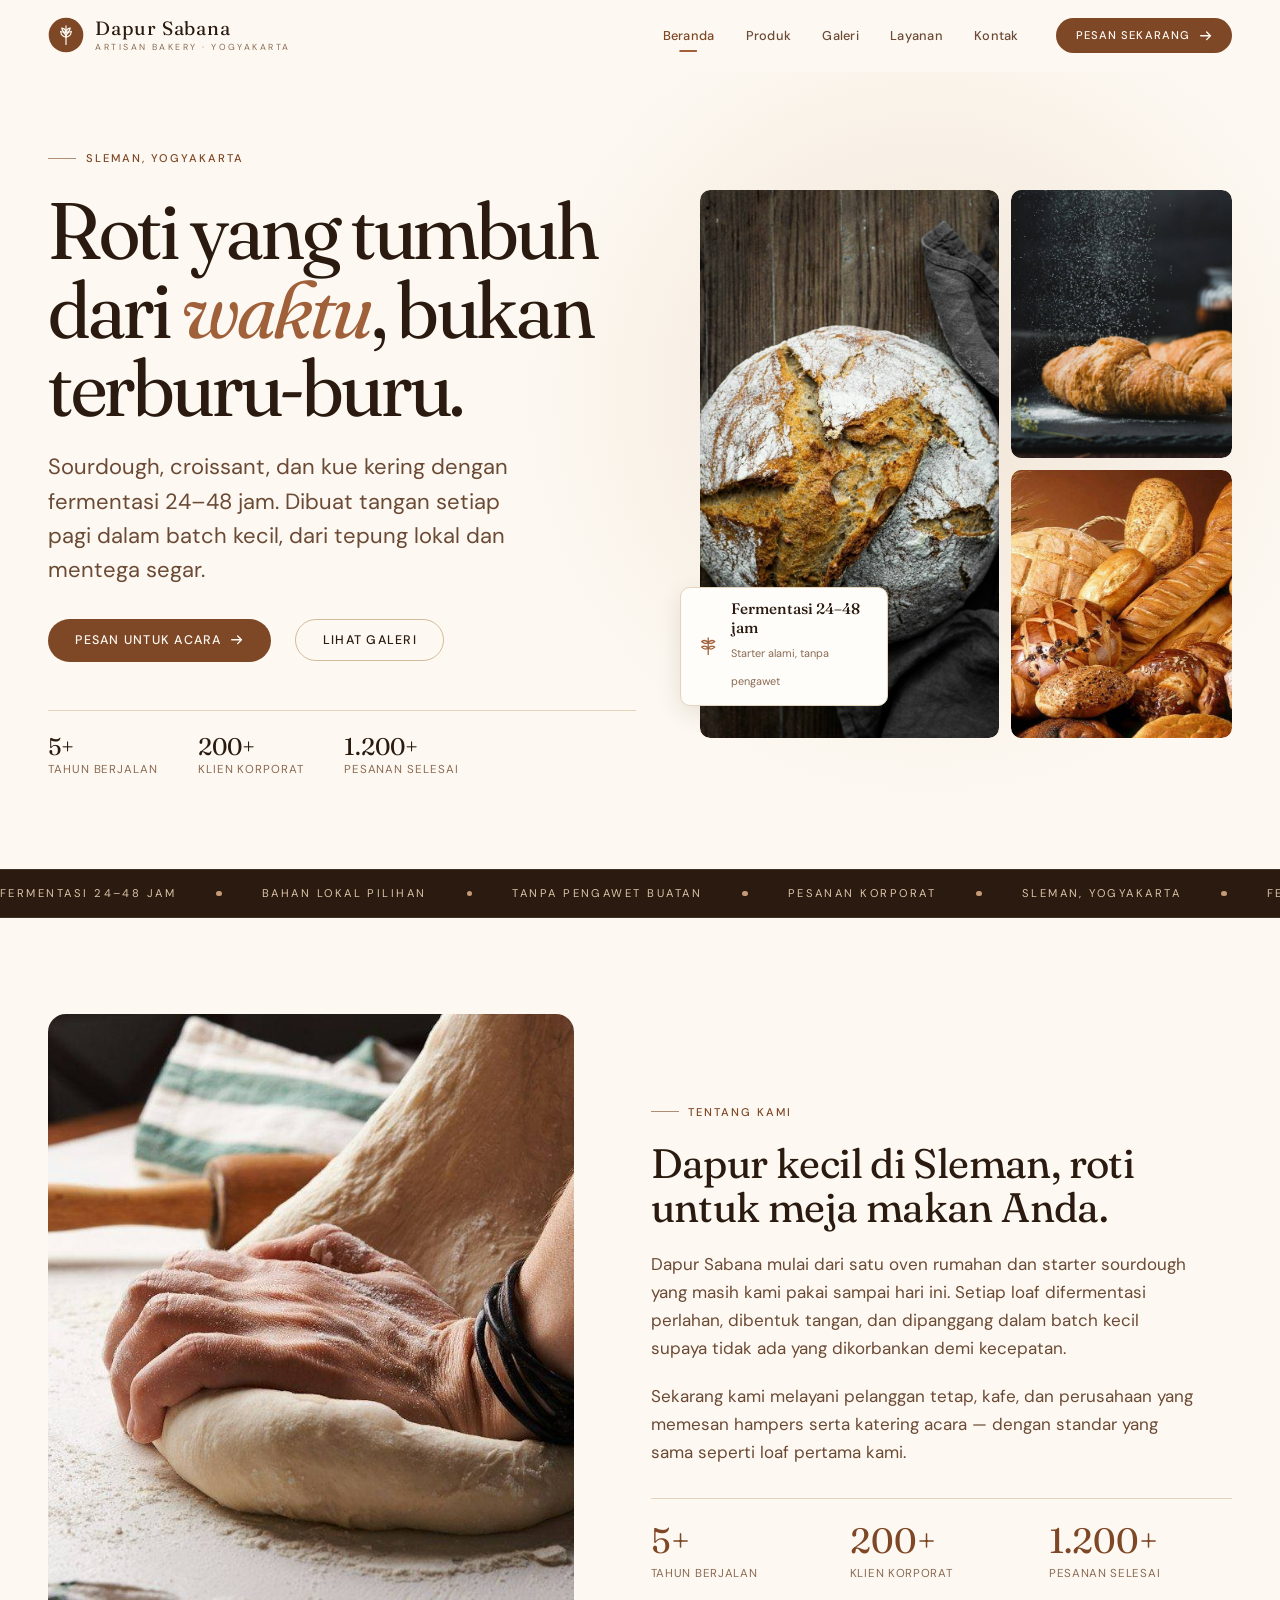
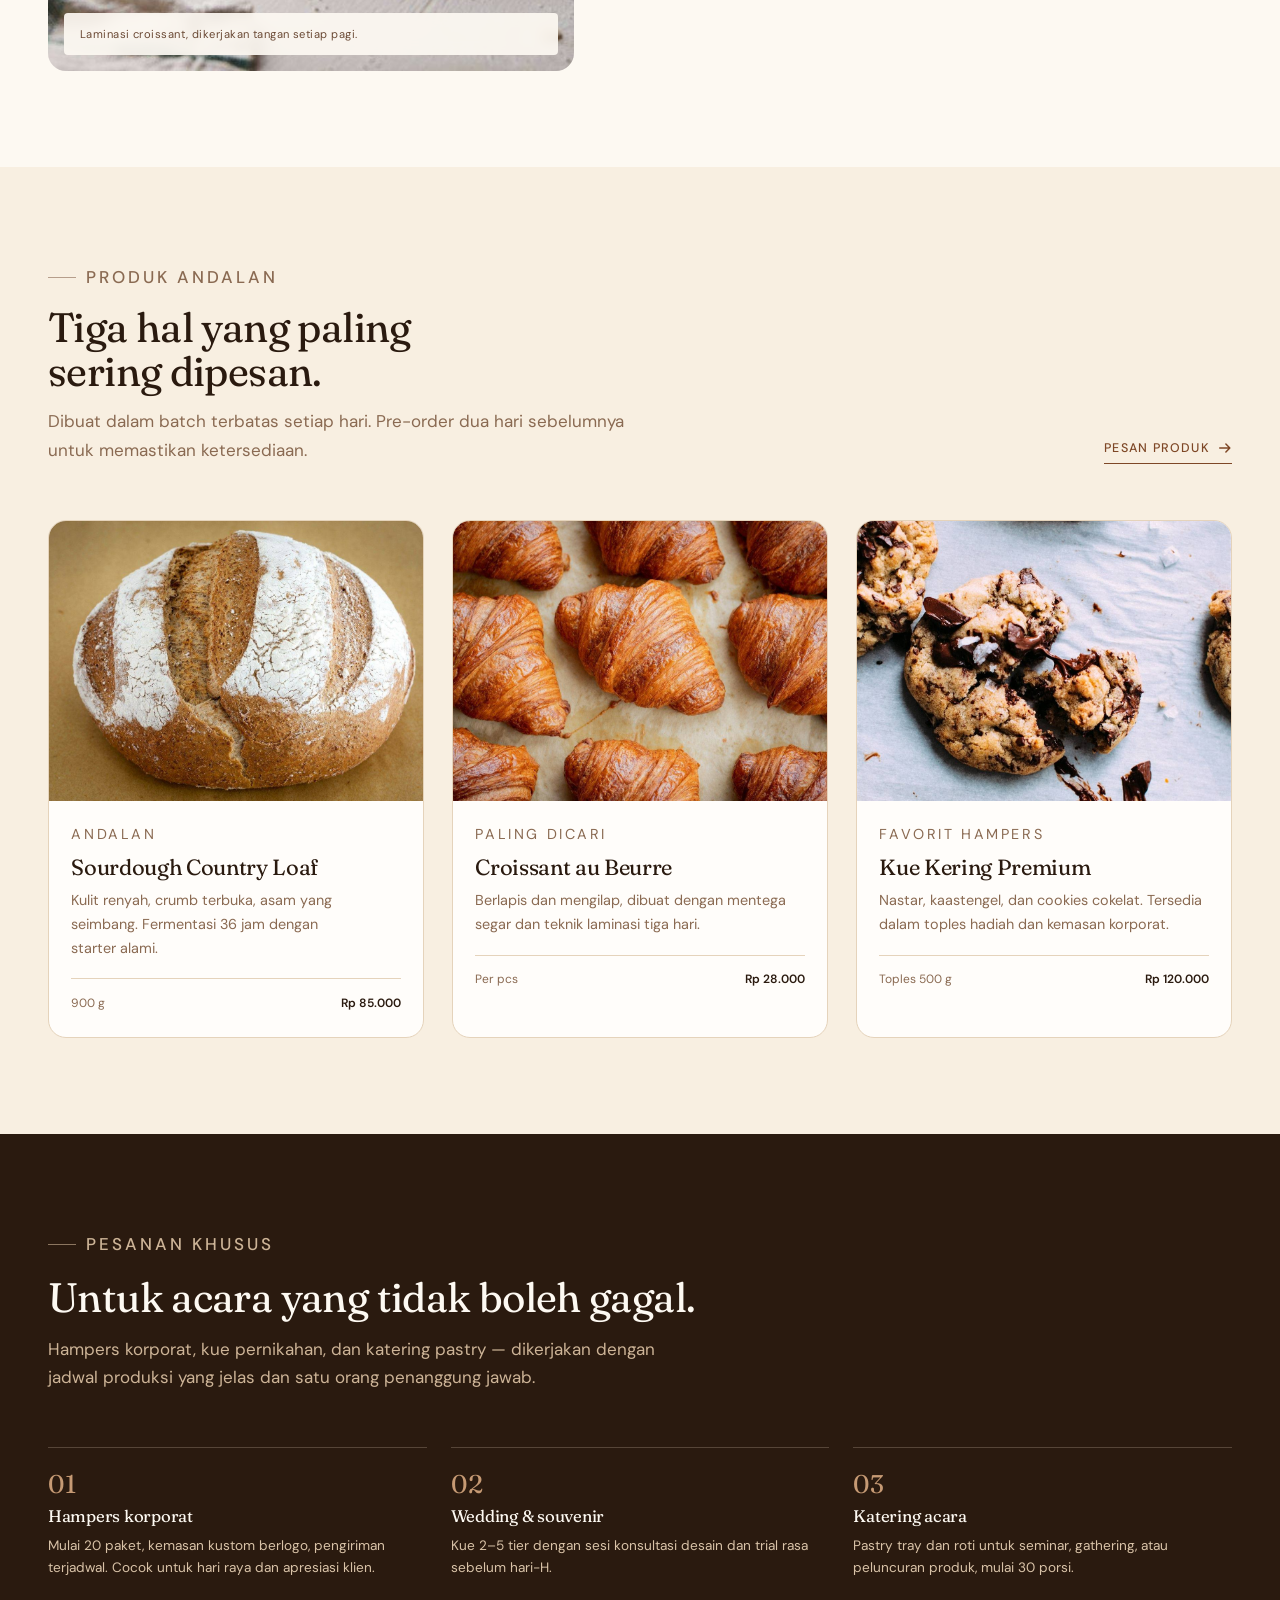
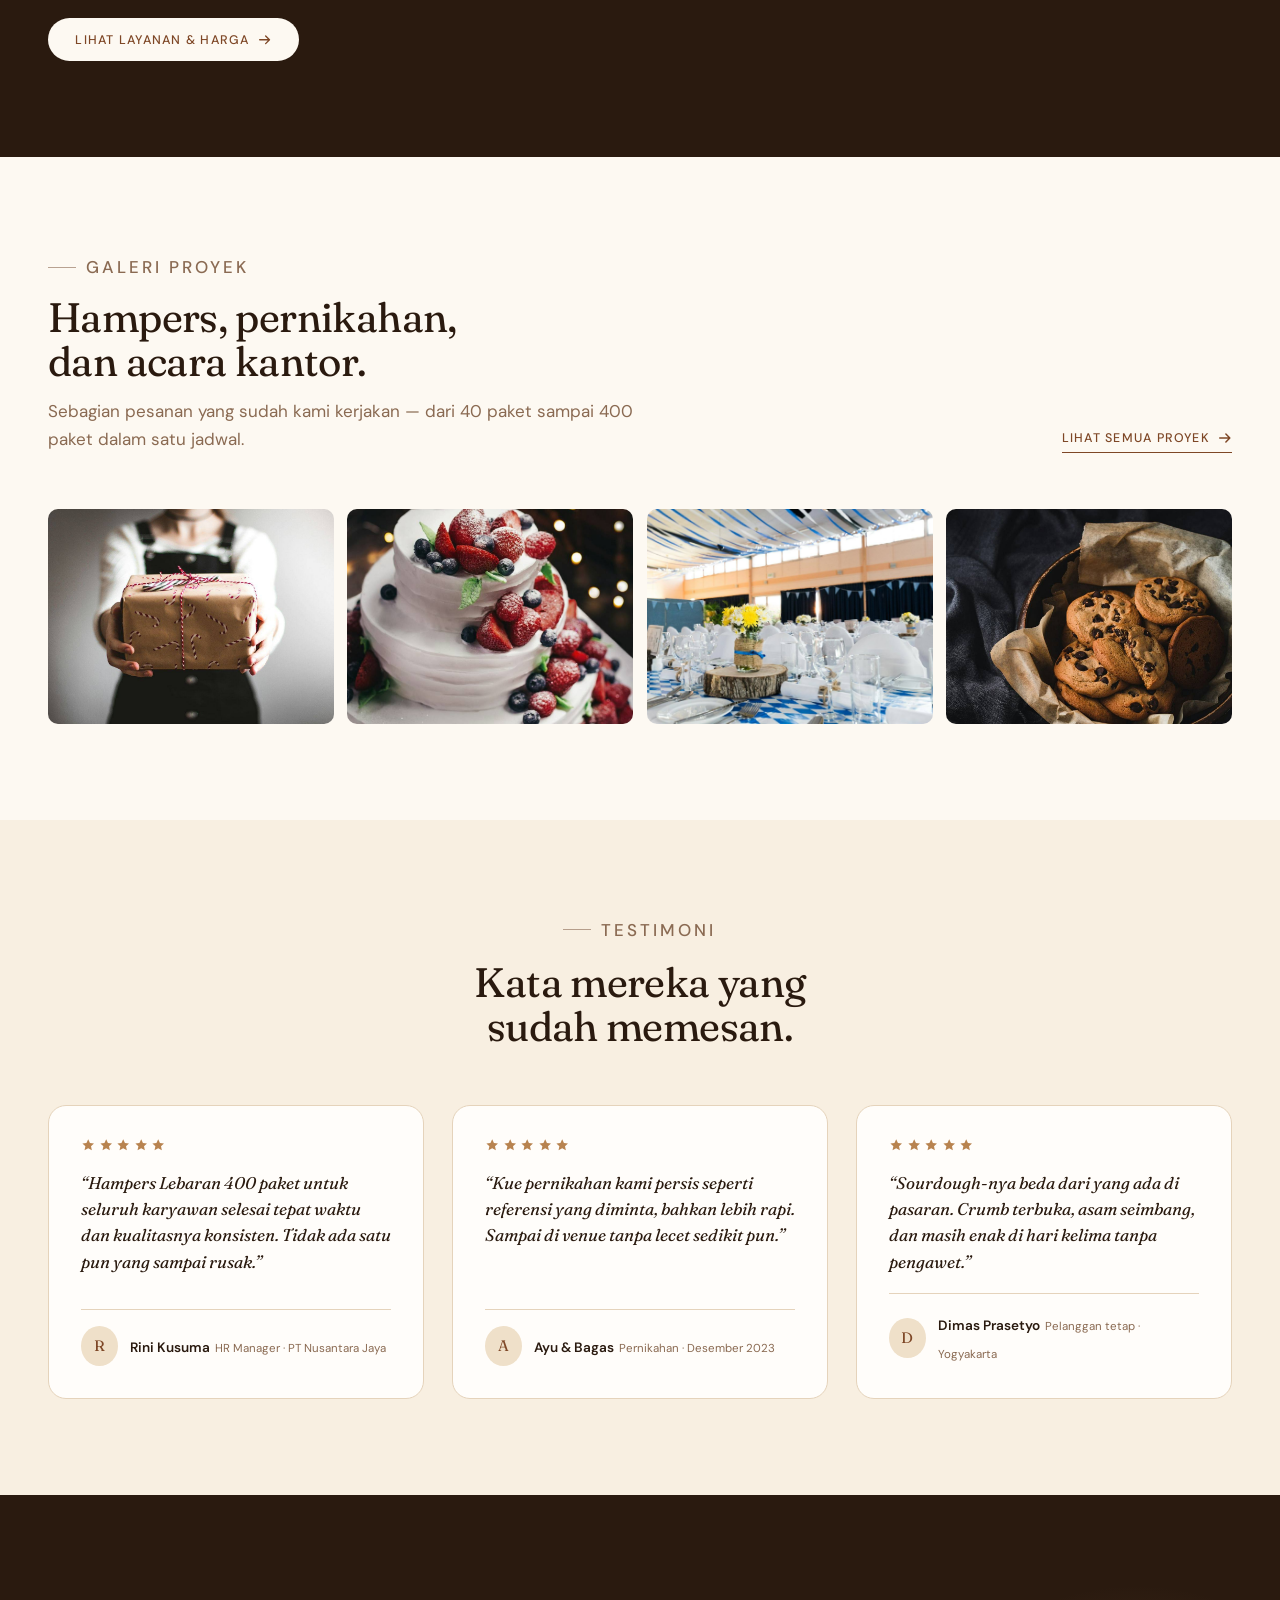
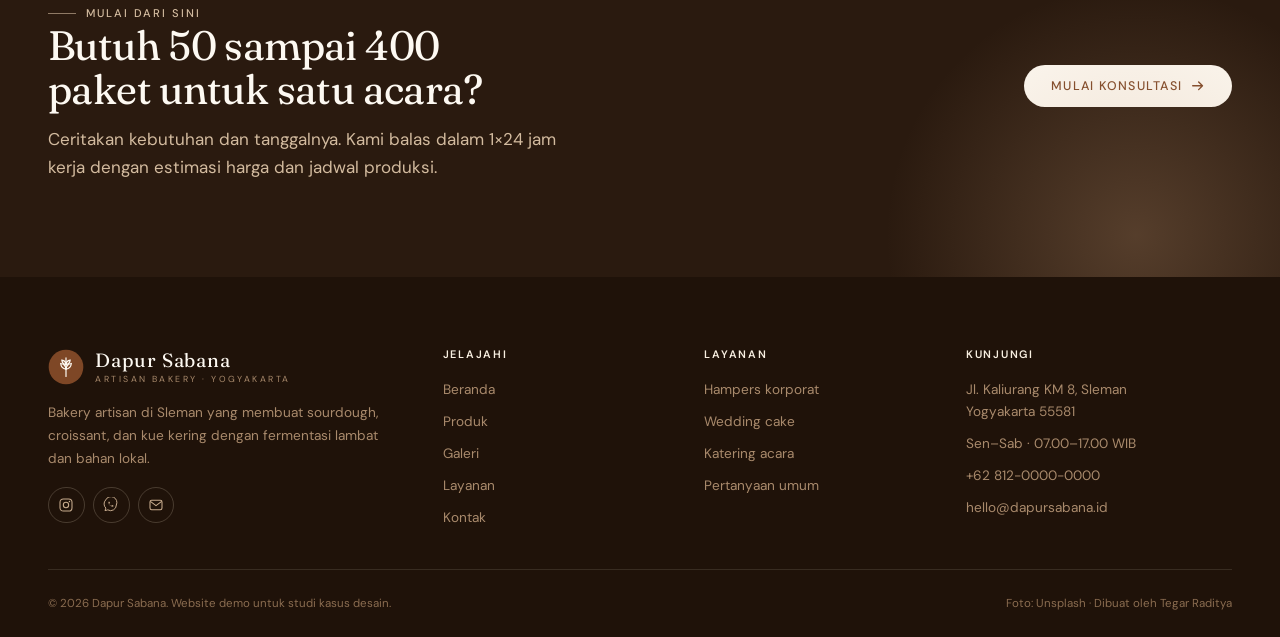
==== commit aa5d46d1: "fix: align gallery tiles into a uniform grid" ====
--- a/index.html
+++ b/index.html
@@ -307,8 +307,8 @@
         </a>
       </div>
 
-      <div class="gallery-grid gallery-grid--three">
-        <a class="gallery-item gallery-item--wide reveal" href="galeri.html">
+      <div class="gallery-grid">
+        <a class="gallery-item reveal" href="galeri.html">
           <img src="assets/img/gallery-hampers.jpg" width="1200" height="800"
                alt="Tangan memegang kotak hadiah kraft berhias pita merah"
                loading="lazy" decoding="async">
@@ -318,7 +318,7 @@
           </div>
         </a>
 
-        <a class="gallery-item gallery-item--tall reveal" href="galeri.html" style="--delay:80ms">
+        <a class="gallery-item reveal" href="galeri.html" style="--delay:80ms">
           <img src="assets/img/gallery-wedding.jpg" width="936" height="1400"
                alt="Kue pernikahan berlapis dengan hiasan stroberi segar"
                loading="lazy" decoding="async">
--- a/assets/css/style.css
+++ b/assets/css/style.css
@@ -904,7 +904,6 @@
 .gallery-grid {
   display: grid;
   grid-template-columns: repeat(4, 1fr);
-  grid-auto-rows: 12rem;
   gap: 0.85rem;
 }
 
@@ -916,21 +915,7 @@
   padding: 0;
   text-align: left;
   color: var(--cream-50);
-  grid-column: span 1;
-  grid-row: span 1;
-}
-
-.gallery-item--wide {
-  grid-column: span 2;
-}
-
-.gallery-item--tall {
-  grid-row: span 2;
-}
-
-/* Homepage preview: 3 columns pack the 4 teaser tiles without a gap. */
-.gallery-grid--three {
-  grid-template-columns: repeat(3, 1fr);
+  aspect-ratio: 4 / 3;
 }
 
 .gallery-item img {
@@ -1901,10 +1886,6 @@
     grid-template-columns: repeat(2, 1fr);
   }
 
-  .gallery-grid {
-    grid-template-columns: repeat(3, 1fr);
-  }
-
   .footer__grid {
     grid-template-columns: 1fr 1fr;
   }
@@ -1917,6 +1898,10 @@
 @media (max-width: 860px) {
   :root {
     --header-h: 4rem;
+  }
+
+  .gallery-grid {
+    grid-template-columns: repeat(2, 1fr);
   }
 
   .nav {
@@ -1991,23 +1976,6 @@
     grid-template-columns: 1fr;
   }
 
-  .gallery-grid {
-    grid-template-columns: repeat(2, 1fr);
-    grid-auto-rows: 9.5rem;
-  }
-
-  .gallery-item--wide {
-    grid-column: span 2;
-  }
-
-  .gallery-item--tall {
-    grid-row: span 1;
-  }
-
-  .gallery-grid--three .gallery-item--tall {
-    grid-row: span 2;
-  }
-
   .hero__media {
     aspect-ratio: 4 / 3;
   }
@@ -2103,6 +2071,11 @@
     display: none !important;
   }
 
+  .js .reveal {
+    opacity: 1 !important;
+    transform: none !important;
+  }
+
   body {
     background: #fff;
     color: #000;
